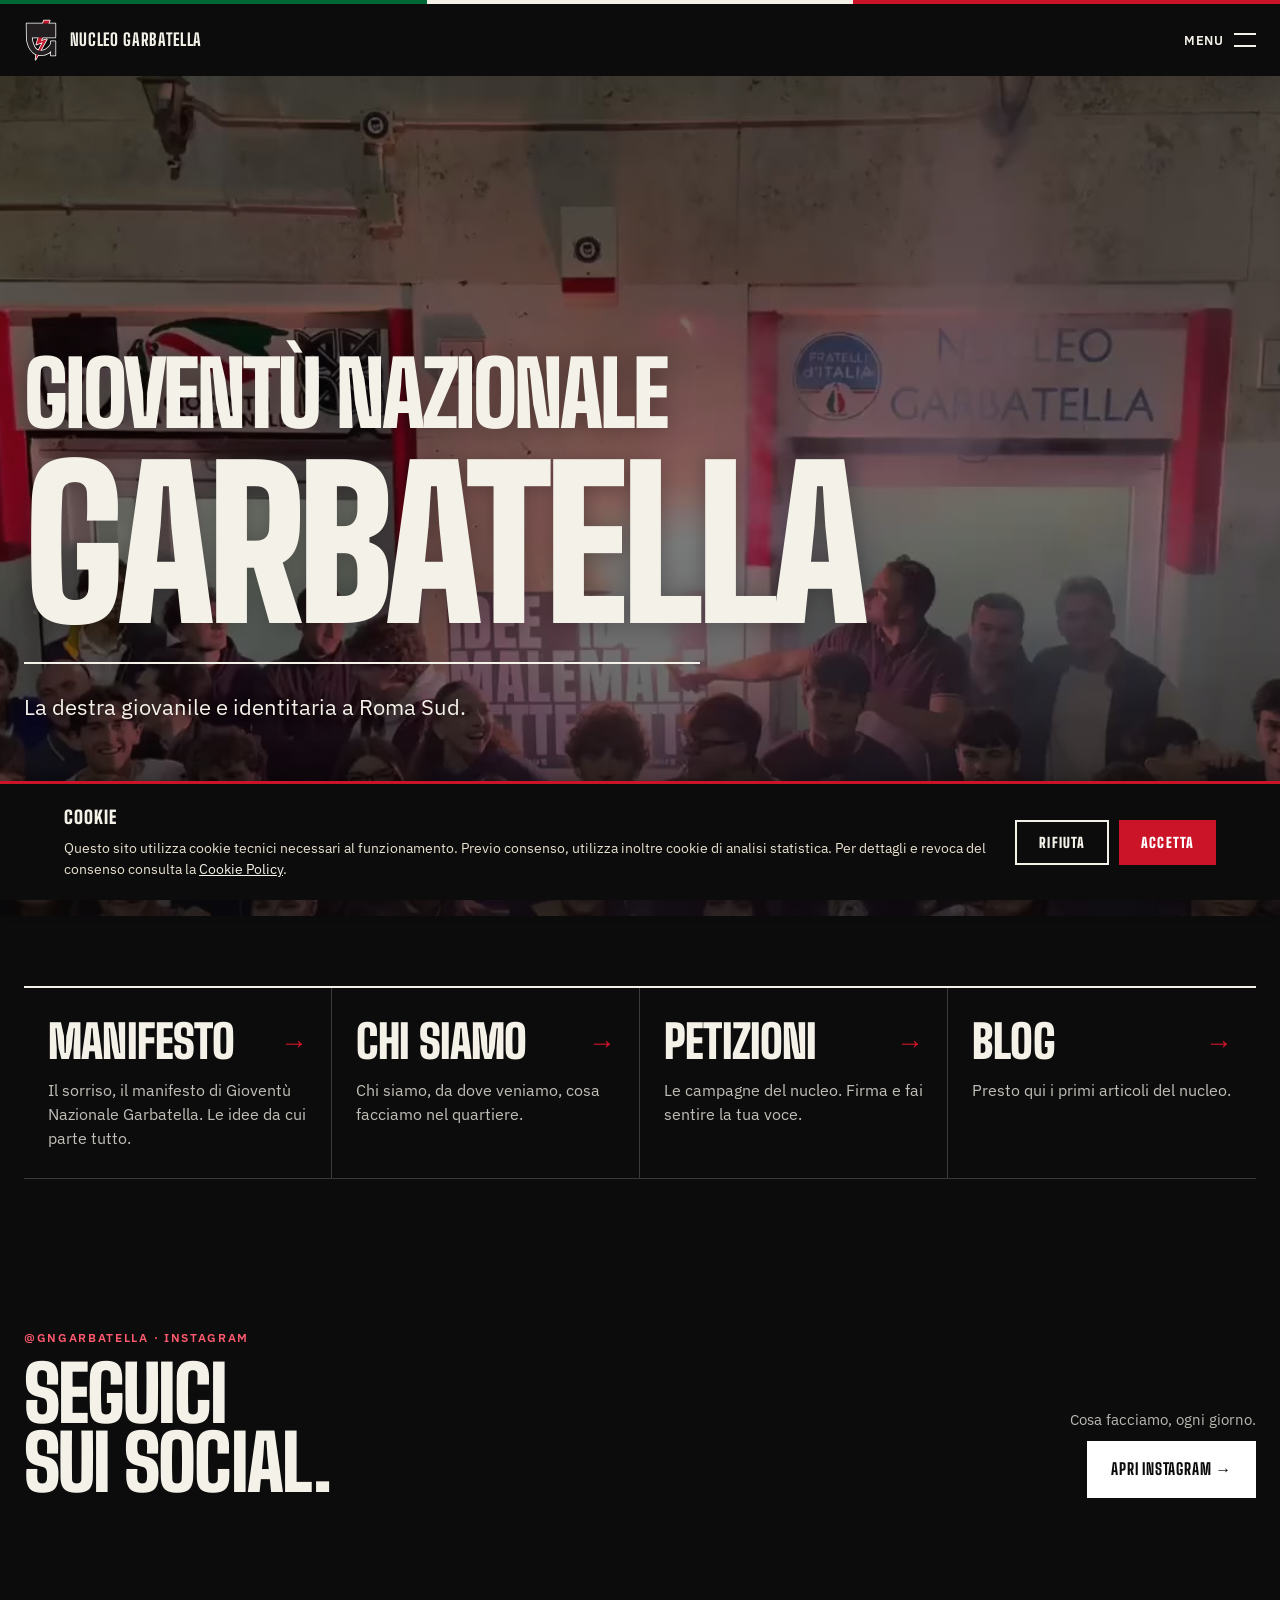
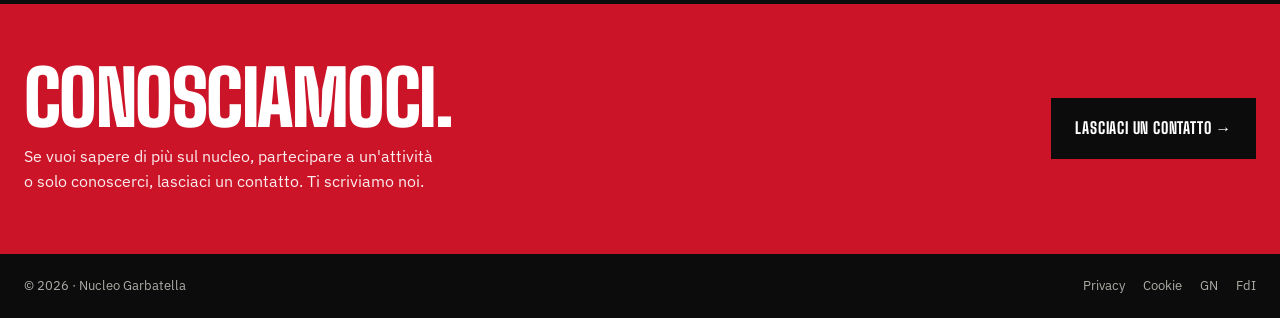
==== index.html @ aba72aea "Hero: fix eyebrow 'GIOVENTÙ NAZIONALE' — peso 900 (era 700), colore cream invece di rosso, dimension" ====
<!DOCTYPE html>
<html lang="it">
<head>
<meta charset="UTF-8" />
<meta name="viewport" content="width=device-width, initial-scale=1.0" />
<meta name="color-scheme" content="light only" />
<meta name="supported-color-schemes" content="light only" />
<meta name="theme-color" content="#0c0c0c" />
<title>Nucleo Garbatella · Gioventù Nazionale</title>
<meta name="description" content="Nucleo Garbatella di Gioventù Nazionale. Il movimento giovanile di Fratelli d'Italia nei Municipi VIII, IX e X di Roma." />
<link rel="preload" href="/fonts/bsd-900.woff2" as="font" type="font/woff2" crossorigin />
<link rel="preload" href="/fonts/ips-400.woff2" as="font" type="font/woff2" crossorigin />
<link rel="stylesheet" href="/fonts/fonts.css" />
<!-- Favicon e icone -->
<link rel="icon" type="image/x-icon" href="/favicon.ico" />
<link rel="icon" type="image/svg+xml" href="/favicon.svg" />
<link rel="icon" type="image/png" sizes="16x16" href="/favicon-16.png" />
<link rel="icon" type="image/png" sizes="32x32" href="/favicon-32.png" />
<link rel="icon" type="image/png" sizes="48x48" href="/favicon-48.png" />
<link rel="icon" type="image/png" sizes="96x96" href="/favicon-96.png" />
<link rel="apple-touch-icon" sizes="180x180" href="/apple-touch-icon.png" />
<link rel="manifest" href="/site.webmanifest" />
<style>
  :root { color-scheme: light only; }
  html { color-scheme: light; background-color: #f4f1e8; }

  * { margin: 0; padding: 0; box-sizing: border-box; }
  html { scroll-behavior: smooth; }
  body {
    background-color: #f4f1e8 !important;
    color: #0c0c0c;
    font-family: "IBM Plex Sans", system-ui, sans-serif;
    font-size: 16px;
    line-height: 1.55;
    -webkit-font-smoothing: antialiased;
    overflow-x: hidden;
    forced-color-adjust: none;
  }
  body.menu-open { overflow: hidden; }

  .container { max-width: 1280px; margin: 0 auto; padding: 0 24px; }
  @media (max-width: 720px) { .container { padding: 0 20px; } }

  /* TRICOLORE */
  .stripe { height: 4px; display: flex; }
  .stripe span { flex: 1; display: block; }
  .stripe .g { background: #006837; }
  .stripe .w { background: #f4f1e8; }
  .stripe .r { background: #cc1429; }

  /* HEADER */
  header.bar {
    background-color: #0c0c0c;
    color: #f4f1e8;
    position: sticky;
    top: 0;
    z-index: 80;
  }
  .bar-inner {
    display: flex;
    justify-content: space-between;
    align-items: center;
    height: 72px;
    padding: 0 24px;
    max-width: 1280px;
    margin: 0 auto;
  }
  @media (max-width: 720px) { .bar-inner { padding: 0 20px; height: 64px; } }
  .bar-brand {
    display: flex;
    align-items: center;
    gap: 12px;
    text-decoration: none;
    color: #f4f1e8;
    font-family: "Big Shoulders Display", sans-serif;
    font-weight: 800;
    font-size: 17px;
    letter-spacing: 0.04em;
    text-transform: uppercase;
  }
  .bar-logo {
    height: 44px;
    width: auto;
    flex-shrink: 0;
    display: block;
  }
  @media (max-width: 720px) {
    .bar-brand { font-size: 15px; gap: 10px; }
    .bar-logo { height: 36px; }
  }

  .hamburger {
    background: transparent;
    border: none;
    color: #f4f1e8;
    cursor: pointer;
    display: flex;
    align-items: center;
    gap: 10px;
    padding: 10px 0;
    font-family: "IBM Plex Sans", sans-serif;
    font-weight: 600;
    font-size: 13px;
    letter-spacing: 0.06em;
    text-transform: uppercase;
  }
  .hamburger-icon { width: 22px; height: 14px; position: relative; display: inline-block; }
  .hamburger-icon span {
    position: absolute;
    left: 0;
    width: 100%;
    height: 2px;
    background: #f4f1e8;
    transition: transform 0.25s ease, opacity 0.2s ease, top 0.25s ease;
  }
  .hamburger-icon span:nth-child(1) { top: 0; }
  .hamburger-icon span:nth-child(2) { top: calc(100% - 2px); }
  .hamburger[aria-expanded="true"] .hamburger-icon span:nth-child(1) {
    top: 50%; transform: translateY(-50%) rotate(45deg);
  }
  .hamburger[aria-expanded="true"] .hamburger-icon span:nth-child(2) {
    top: 50%; transform: translateY(-50%) rotate(-45deg);
  }
  @media (max-width: 480px) { .hamburger-label { display: none; } }

  /* MENU OVERLAY */
  .menu {
    position: fixed;
    inset: 0;
    background: #0c0c0c;
    color: #f4f1e8;
    z-index: 200;
    display: flex;
    flex-direction: column;
    padding: 24px;
    overflow-y: auto;
    transform: translateY(-100%);
    transition: transform 0.35s ease;
    visibility: hidden;
  }
  .menu[aria-hidden="false"] {
    transform: translateY(0);
    visibility: visible;
  }
  .menu-top {
    display: flex;
    justify-content: space-between;
    align-items: center;
    padding-bottom: 14px;
    border-bottom: 1px solid rgba(244,241,232,0.18);
  }
  .menu-brand {
    color: #f4f1e8;
    text-decoration: none;
    font-family: "Big Shoulders Display", sans-serif;
    font-weight: 800;
    font-size: 16px;
    letter-spacing: 0.04em;
    text-transform: uppercase;
    display: flex; align-items: center; gap: 10px;
  }
  .menu-close {
    background: transparent;
    border: none;
    color: #f4f1e8;
    cursor: pointer;
    font-family: "IBM Plex Sans", sans-serif;
    font-weight: 600;
    font-size: 13px;
    letter-spacing: 0.06em;
    text-transform: uppercase;
    display: flex; align-items: center; gap: 10px;
  }
  .menu-close-icon { width: 18px; height: 18px; position: relative; display: inline-block; }
  .menu-close-icon::before, .menu-close-icon::after {
    content: ""; position: absolute; top: 50%; left: 0;
    width: 100%; height: 2px; background: #f4f1e8;
  }
  .menu-close-icon::before { transform: rotate(45deg); }
  .menu-close-icon::after { transform: rotate(-45deg); }

  .menu-nav {
    flex: 1;
    display: flex;
    flex-direction: column;
    margin: auto 0;
    padding: 24px 0;
  }
  .menu-link {
    display: block;
    text-decoration: none;
    color: #f4f1e8;
    font-family: "Big Shoulders Display", sans-serif;
    font-weight: 900;
    font-size: clamp(44px, 10vw, 96px);
    line-height: 1.1;
    letter-spacing: -0.025em;
    text-transform: uppercase;
    padding: 10px 0;
    border-bottom: 1px solid rgba(244,241,232,0.12);
    flex-shrink: 0;
  }
  .menu-link:last-child { border-bottom: none; }
  .menu-link.active { color: #cc1429; }

  .menu-foot {
    display: flex;
    justify-content: space-between;
    align-items: center;
    padding-top: 18px;
    border-top: 1px solid rgba(244,241,232,0.18);
    gap: 16px;
    flex-wrap: wrap;
  }
  .menu-meta {
    font-size: 13px;
    color: rgba(244,241,232,0.75);
    line-height: 1.5;
  }
  .menu-cta {
    display: inline-flex;
    align-items: center;
    gap: 10px;
    background: #cc1429;
    color: #fff;
    text-decoration: none;
    padding: 14px 22px;
    font-family: "Big Shoulders Display", sans-serif;
    font-weight: 800;
    font-size: 15px;
    letter-spacing: 0.05em;
    text-transform: uppercase;
  }

  /* PAGES */
  .page { display: none; }
  .page.active { display: block; }

  /* ===== HOME HERO ===== */
  /* ===== HOME HERO — video di sfondo con overlay scuro ===== */
  .home-hero {
    position: relative;
    overflow: hidden;
    background-color: #0c0c0c;
    min-height: calc(100vh - 56px - 4px);
    padding: 40px 0 60px;
    display: flex;
    align-items: center;
  }
  @media (max-width: 720px) {
    .home-hero {
      /* Su mobile riduciamo l'altezza per evitare grande vuoto sotto il testo.
         Usiamo dvh (dynamic viewport height) per evitare il bug Safari iOS della barra URL. */
      min-height: 70dvh;
      min-height: 70vh; /* fallback per browser senza dvh */
      padding: 30px 0 44px;
    }
  }

  .hero-video {
    display: block;
    position: absolute;
    top: 0; left: 0; right: 0; bottom: 0;
    width: 100%;
    height: 100%;
    object-fit: cover;
    object-position: center;
    z-index: 0;
    pointer-events: none;
  }

  /* Nasconde i controlli nativi iOS Safari quando autoplay viene bloccato */
  .hero-video::-webkit-media-controls,
  .hero-video::-webkit-media-controls-start-playback-button,
  .hero-video::-webkit-media-controls-panel {
    display: none !important;
    -webkit-appearance: none !important;
  }

  /* Overlay scuro sopra al video per leggibilità del testo */
  .home-hero::after {
    content: "";
    position: absolute;
    inset: 0;
    background: linear-gradient(
      to bottom,
      rgba(12, 12, 12, 0.55) 0%,
      rgba(12, 12, 12, 0.45) 50%,
      rgba(12, 12, 12, 0.7) 100%
    );
    z-index: 1;
    pointer-events: none;
  }

  .hero-inner {
    position: relative;
    z-index: 2;
    width: 100%;
    max-width: 1280px;
    margin: 0 auto;
    padding: 0 24px;
  }
  @media (max-width: 720px) { .hero-inner { padding: 0 20px; } }

  .hero-context {
    font-size: 13px;
    line-height: 1.4;
    color: rgba(244, 241, 232, 0.85);
    margin: 0;
  }

  .hero-main {
    padding-top: 100px;
  }
  @media (max-width: 720px) { .hero-main { padding-top: 24px; } }

  .hero-content-left {
    max-width: 720px;
  }

  .hero-title {
    font-family: "Big Shoulders Display", sans-serif;
    font-weight: 900;
    font-size: clamp(64px, 16vw, 240px);
    line-height: 0.84;
    letter-spacing: -0.035em;
    text-transform: uppercase;
    color: #f4f1e8;
    margin-bottom: 32px;
    text-shadow: 0 2px 24px rgba(0, 0, 0, 0.3);
  }
  .hero-title-eyebrow {
    display: block;
    font-size: clamp(28px, 7vw, 96px);
    font-weight: 900;
    letter-spacing: -0.035em;
    color: #f4f1e8;
    line-height: 1;
    margin-bottom: clamp(8px, 1.5vw, 20px);
  }
  .hero-title-main {
    display: block;
  }

  .hero-tagline {
    font-family: "IBM Plex Sans", sans-serif;
    font-weight: 400;
    font-size: clamp(17px, 2.2vw, 22px);
    line-height: 1.5;
    color: #f4f1e8;
    max-width: 52ch;
    padding-top: 26px;
    border-top: 2px solid #f4f1e8;
    margin: 0;
    text-shadow: 0 1px 12px rgba(0, 0, 0, 0.4);
  }
  .hero-tagline strong { font-weight: 600; }

  /* Riduzione movimento: utenti con prefers-reduced-motion vedono solo poster, niente video */
  @media (prefers-reduced-motion: reduce) {
    .hero-video {
      display: none;
    }
    .home-hero {
      background-image: var(--hero-poster, none);
      background-size: cover;
      background-position: center;
    }
  }

  /* BUTTONS */
  .btn-primary {
    display: inline-flex;
    align-items: center;
    gap: 12px;
    background: #cc1429;
    color: #fff;
    text-decoration: none;
    padding: 16px 22px;
    font-family: "Big Shoulders Display", sans-serif;
    font-weight: 800;
    font-size: 16px;
    letter-spacing: 0.05em;
    text-transform: uppercase;
    border: 2px solid #cc1429;
  }
  .btn-primary:hover, .btn-primary:active { background: #a40f20; border-color: #a40f20; }
  .btn-secondary {
    display: inline-flex;
    align-items: center;
    gap: 10px;
    background: transparent;
    color: #0c0c0c;
    text-decoration: none;
    padding: 14px 20px;
    font-family: "Big Shoulders Display", sans-serif;
    font-weight: 700;
    font-size: 14px;
    letter-spacing: 0.05em;
    text-transform: uppercase;
    border: 2px solid #0c0c0c;
  }
  .btn-secondary:hover { background: #0c0c0c; color: #f4f1e8; }

  /* ===== HOME CARDS ===== */
  .home-cards {
    background-color: #0c0c0c;
    color: #f4f1e8;
    padding: 70px 0;
  }
  @media (max-width: 720px) { .home-cards { padding: 50px 0; } }

  .cards-grid {
    display: grid;
    grid-template-columns: repeat(4, 1fr);
    border-top: 2px solid #f4f1e8;
  }
  @media (max-width: 960px) { .cards-grid { grid-template-columns: repeat(2, 1fr); } }
  @media (max-width: 720px) { .cards-grid { grid-template-columns: 1fr; } }

  .card {
    display: block;
    text-decoration: none;
    color: #f4f1e8;
    padding: 32px 24px 28px;
    border-bottom: 1px solid rgba(244,241,232,0.2);
    border-right: 1px solid rgba(244,241,232,0.2);
  }
  .card:last-child { border-right: none; }
  @media (max-width: 960px) and (min-width: 721px) {
    .card:nth-child(2n) { border-right: none; }
    .card:nth-last-child(-n+2) { border-bottom: none; }
  }
  @media (max-width: 720px) {
    .card { padding: 28px 0; border-right: none; }
    .card:last-child { border-bottom: none; }
  }
  .card:hover { background: rgba(204,20,41,0.12); }

  .card-title {
    font-family: "Big Shoulders Display", sans-serif;
    font-weight: 900;
    font-size: clamp(32px, 4.2vw, 46px);
    line-height: 0.95;
    text-transform: uppercase;
    letter-spacing: -0.018em;
    color: #f4f1e8;
    margin-bottom: 14px;
    display: flex;
    align-items: center;
    justify-content: space-between;
    gap: 12px;
  }
  .card-title .arrow {
    font-size: 0.6em;
    color: #cc1429;
    flex-shrink: 0;
  }
  .card-desc {
    font-size: 15.5px;
    line-height: 1.55;
    color: rgba(244,241,232,0.78);
  }

  /* ===== ISCRIVITI CTA ===== */
  .iscriviti-cta { background-color: #cc1429; color: #fff; padding: 60px 0; }
  @media (max-width: 720px) { .iscriviti-cta { padding: 46px 0; } }
  .iscriviti-cta .container {
    display: grid;
    grid-template-columns: 1.4fr 1fr;
    gap: 36px;
    align-items: center;
  }
  @media (max-width: 720px) {
    .iscriviti-cta .container { grid-template-columns: 1fr; gap: 24px; }
  }
  .iscriviti-cta h3 {
    font-family: "Big Shoulders Display", sans-serif;
    font-weight: 900;
    font-size: clamp(40px, 6.5vw, 76px);
    line-height: 0.9;
    text-transform: uppercase;
    letter-spacing: -0.02em;
    color: #fff;
    margin-bottom: 12px;
  }
  .iscriviti-cta p { font-size: 16px; line-height: 1.55; color: rgba(255,255,255,0.92); max-width: 42ch; }
  .iscriviti-cta .btn-primary {
    background: #0c0c0c;
    border-color: #0c0c0c;
    color: #fff;
    justify-self: end;
  }
  .iscriviti-cta .btn-primary:hover { background: #fff; color: #0c0c0c; border-color: #fff; }
  @media (max-width: 720px) { .iscriviti-cta .btn-primary { justify-self: start; } }

  /* ===== INNER PAGE HERO ===== */
  .page-hero {
    background-color: #f4f1e8;
    border-bottom: 2px solid #0c0c0c;
    padding: 70px 0 50px;
  }
  @media (max-width: 720px) { .page-hero { padding: 44px 0 36px; } }
  .page-hero h1 {
    font-family: "Big Shoulders Display", sans-serif;
    font-weight: 900;
    font-size: clamp(56px, 11vw, 160px);
    line-height: 0.85;
    letter-spacing: -0.03em;
    text-transform: uppercase;
    color: #0c0c0c;
    margin-bottom: 24px;
  }
  .page-hero p.lead {
    font-family: "Big Shoulders Display", sans-serif;
    font-weight: 700;
    font-size: clamp(20px, 2.6vw, 28px);
    line-height: 1.15;
    text-transform: uppercase;
    color: #0c0c0c;
    max-width: 32ch;
    padding-top: 20px;
    border-top: 2px solid #0c0c0c;
  }
  .page-hero p.lead span { color: #cc1429; }

  /* MANIFESTO */
  .manifesto-section { padding: 60px 0; background-color: #f4f1e8; }
  @media (max-width: 720px) { .manifesto-section { padding: 44px 0; } }
  .manifesto-intro {
    font-size: 18px;
    line-height: 1.55;
    max-width: 62ch;
    margin-bottom: 48px;
    color: #2a2a2a;
  }
  .manifesto-intro strong { color: #0c0c0c; font-weight: 600; }

  .points-list { border-top: 2px solid #0c0c0c; }
  .point-row {
    display: grid;
    grid-template-columns: 80px 1fr;
    gap: 24px;
    padding: 30px 0;
    border-bottom: 1px solid rgba(12,12,12,0.15);
    align-items: start;
  }
  @media (max-width: 720px) {
    .point-row { grid-template-columns: 1fr; gap: 10px; padding: 26px 0; }
  }
  .point-row .num {
    font-family: "Big Shoulders Display", sans-serif;
    font-weight: 900;
    font-size: 44px;
    line-height: 1;
    color: #cc1429;
    letter-spacing: -0.02em;
  }
  @media (max-width: 720px) { .point-row .num { font-size: 26px; } }
  .point-row h3 {
    font-family: "Big Shoulders Display", sans-serif;
    font-weight: 900;
    font-size: clamp(26px, 3.6vw, 38px);
    line-height: 0.95;
    text-transform: uppercase;
    letter-spacing: -0.015em;
    margin-bottom: 10px;
    color: #0c0c0c;
  }
  .point-row p { font-size: 16px; line-height: 1.6; color: #2a2a2a; max-width: 60ch; }

  /* CHI SIAMO */
  .chi-section { padding: 0 0 60px; background-color: #0c0c0c; color: #f4f1e8; }
  @media (max-width: 720px) { .chi-section { padding-bottom: 44px; } }
  .chi-section .page-hero {
    background-color: #0c0c0c;
    border-bottom: none;
    padding-bottom: 30px;
  }
  .chi-section .page-hero h1 { color: #f4f1e8; }
  .chi-section .page-hero p.lead { color: #f4f1e8; border-top-color: #f4f1e8; }

  .chi-grid {
    display: grid;
    grid-template-columns: 1.4fr 1fr;
    gap: 44px;
    border-top: 2px solid #f4f1e8;
    padding-top: 44px;
  }
  @media (max-width: 880px) { .chi-grid { grid-template-columns: 1fr; gap: 30px; } }
  .chi-body p { font-size: 16.5px; line-height: 1.6; margin-bottom: 16px; color: rgba(244,241,232,0.9); }
  .chi-body p:first-child {
    font-family: "Big Shoulders Display", sans-serif;
    font-weight: 700;
    font-size: clamp(24px, 3vw, 32px);
    line-height: 1.1;
    text-transform: uppercase;
    color: #f4f1e8;
    margin-bottom: 22px;
  }
  .chi-body strong { color: #fff; }

  .chi-facts { border: 2px solid rgba(244,241,232,0.25); }
  .fact {
    display: grid;
    grid-template-columns: 1fr auto;
    align-items: baseline;
    padding: 16px 18px;
    border-bottom: 1px solid rgba(244,241,232,0.12);

    gap: 12px;
  }
  .fact:last-child { border-bottom: none; }
  .fact-label {
    font-size: 13px;
    font-weight: 500;
    color: rgba(244,241,232,0.7);
  }
  .fact-value {
    font-family: "Big Shoulders Display", sans-serif;
    font-weight: 800;
    font-size: 24px;
    letter-spacing: -0.01em;
    color: #f4f1e8;
    text-transform: uppercase;
  }
  .fact-value.red { color: #ff5a6e; }

  /* BLOG */
  .blog-section { padding: 50px 0 60px; background-color: #f4f1e8; }
  @media (max-width: 720px) { .blog-section { padding: 36px 0 44px; } }

  .blog-filters {
    display: flex;
    border-top: 2px solid #0c0c0c;
    border-bottom: 1px solid rgba(12,12,12,0.15);
    overflow-x: auto;
  }
  .blog-filter {
    padding: 13px 18px;
    font-family: "IBM Plex Sans", sans-serif;
    font-weight: 600;
    font-size: 13px;
    letter-spacing: 0.04em;
    color: #2a2a2a;
    text-decoration: none;
    border-right: 1px solid rgba(12,12,12,0.15);
    white-space: nowrap;
    cursor: pointer;
  }
  .blog-filter:last-child { border-right: none; }
  .blog-filter.active { background: #0c0c0c; color: #f4f1e8; }

  .blog-list { border-bottom: 2px solid #0c0c0c; }
  .blog-article {
    display: grid;
    grid-template-columns: 140px 1fr auto;
    gap: 28px;
    padding: 28px 0;
    border-bottom: 1px solid rgba(12,12,12,0.15);
    align-items: start;
    text-decoration: none;
    color: inherit;
  }
  .blog-article:hover { background: rgba(204,20,41,0.06); }
  .blog-article:last-child { border-bottom: none; }
  @media (max-width: 720px) {
    .blog-article { grid-template-columns: 1fr; gap: 10px; padding: 24px 0; }
  }
  .blog-cat {
    font-size: 13px;
    font-weight: 600;
    color: #cc1429;
  }
  .blog-title {
    font-family: "Big Shoulders Display", sans-serif;
    font-weight: 800;
    font-size: clamp(22px, 2.8vw, 30px);
    line-height: 1.05;
    text-transform: uppercase;
    letter-spacing: -0.012em;
    color: #0c0c0c;
    margin-bottom: 8px;
  }
  .blog-desc { font-size: 15px; line-height: 1.55; color: #2a2a2a; max-width: 60ch; }
  .blog-arrow {
    font-family: "Big Shoulders Display", sans-serif;
    font-weight: 800;
    font-size: 22px;
    color: #cc1429;
    align-self: center;
  }
  @media (max-width: 720px) { .blog-arrow { display: none; } }

  /* ===== MANIFESTO "IL SORRISO" — LAYOUT TIPOGRAFICO ===== */
  .manifesto-document {
    max-width: 760px;
    margin: 0 auto 0 0;
    padding: 20px 0 40px;
  }

  .manifesto-epigraph {
    display: grid;
    gap: 24px;
    padding: 30px 0 26px;
    border-top: 2px solid #0c0c0c;
    border-bottom: 1px solid rgba(12,12,12,0.15);
  }
  .manifesto-epigraph.open {
    grid-template-columns: 70px 1fr;
    margin-bottom: 44px;
  }
  .manifesto-epigraph.close {
    grid-template-columns: 1fr 70px;
    margin-top: 52px;
    border-top: 1px solid rgba(12,12,12,0.15);
    border-bottom: 2px solid #0c0c0c;
  }
  .manifesto-epigraph .epigraph-mark {
    font-family: Georgia, "Times New Roman", serif;
    font-weight: 400;
    font-size: 120px;
    line-height: 0.7;
    color: #cc1429;
    user-select: none;
    display: block;
  }
  .manifesto-epigraph.open .epigraph-mark {
    align-self: start;
    padding-top: 12px;
  }
  .manifesto-epigraph.close .epigraph-mark {
    align-self: end;
    text-align: right;
    padding-bottom: 0;
    transform: translateY(15px);
  }
  .manifesto-epigraph p {
    font-family: "IBM Plex Sans", sans-serif;
    font-style: italic;
    font-weight: 400;
    font-size: 19px;
    line-height: 1.55;
    color: #0c0c0c;
    margin: 0;
    align-self: center;
  }

  .manifesto-body p {
    font-family: "IBM Plex Sans", sans-serif;
    font-weight: 400;
    font-size: 16.5px;
    line-height: 1.75;
    color: #0c0c0c;
    margin-bottom: 22px;
    text-align: left;
  }
  .manifesto-body p:last-child { margin-bottom: 0; }
  .manifesto-body p strong { font-weight: 600; }

  @media (max-width: 640px) {
    .manifesto-epigraph.open,
    .manifesto-epigraph.close {
      grid-template-columns: 1fr;
      gap: 10px;
    }
    .manifesto-epigraph .epigraph-mark {
      font-size: 80px;
      line-height: 0.6;
      padding: 0 !important;
      transform: none !important;
    }
    .manifesto-epigraph.close .epigraph-mark {
      text-align: right;
      margin-top: 8px;
    }
    .manifesto-epigraph p {
      font-size: 17px;
    }
    .manifesto-body p {
      font-size: 16px;
      line-height: 1.7;
    }
  }

  /* ===== SCAFFOLD SECTIONS (per popolare con contenuto reale) ===== */

  .scaffold-section { padding: 56px 0; background-color: #f4f1e8; border-top: 1px solid rgba(12,12,12,0.12); }
  @media (max-width: 720px) { .scaffold-section { padding: 40px 0; } }
  .scaffold-section.dark {
    background-color: #0c0c0c;
    color: #f4f1e8;
    border-top: none;
  }

  .scaffold-head {
    margin-bottom: 32px;
  }
  .scaffold-title {
    font-family: "Big Shoulders Display", sans-serif;
    font-weight: 900;
    font-size: clamp(32px, 4.5vw, 52px);
    line-height: 0.95;
    text-transform: uppercase;
    letter-spacing: -0.018em;
    color: #0c0c0c;
    margin-bottom: 14px;
  }
  .scaffold-section.dark .scaffold-title { color: #f4f1e8; }
  .scaffold-intro {
    font-size: 16.5px;
    line-height: 1.6;
    color: #2a2a2a;
    max-width: 62ch;
  }
  .scaffold-section.dark .scaffold-intro { color: rgba(244,241,232,0.85); }
  .scaffold-placeholder {
    color: #888;
    font-style: italic;
  }
  .scaffold-section.dark .scaffold-placeholder { color: rgba(244,241,232,0.55); }

  /* Coordinamento / people grid */
  .people-grid {
    display: grid;
    grid-template-columns: repeat(4, 1fr);
    gap: 0;
    border-top: 2px solid #0c0c0c;
    margin-top: 24px;
  }
  @media (max-width: 880px) { .people-grid { grid-template-columns: repeat(2, 1fr); } }
  @media (max-width: 480px) { .people-grid { grid-template-columns: 1fr; } }
  .person-card {
    padding: 24px 20px 24px 0;
    border-bottom: 1px solid rgba(12,12,12,0.15);
    border-right: 1px solid rgba(12,12,12,0.15);
  }
  .person-card:nth-child(2n) { padding-left: 20px; padding-right: 0; }
  @media (max-width: 880px) {
    .person-card { padding: 20px 16px 20px 0 !important; }
    .person-card:nth-child(2n) { padding-left: 16px !important; padding-right: 0 !important; border-right: none; }
  }
  @media (max-width: 480px) {
    .person-card { padding: 18px 0 !important; border-right: none; }
  }
  .person-avatar {
    width: 56px;
    height: 56px;
    background: rgba(12,12,12,0.08);
    border-radius: 50%;
    margin-bottom: 14px;
    display: flex;
    align-items: center;
    justify-content: center;
    font-family: "Big Shoulders Display", sans-serif;
    font-weight: 800;
    font-size: 22px;
    color: #888;
  }
  .person-name {
    font-family: "Big Shoulders Display", sans-serif;
    font-weight: 800;
    font-size: 20px;
    text-transform: uppercase;
    letter-spacing: -0.005em;
    color: #0c0c0c;
    margin-bottom: 4px;
  }
  .person-role {
    font-size: 13px;
    color: #cc1429;
    font-weight: 500;
  }
  .person-bio {
    font-size: 14px;
    line-height: 1.5;
    color: #2a2a2a;
    margin-top: 8px;
  }

  /* Contact grid */
  .contact-grid {
    display: grid;
    grid-template-columns: repeat(3, 1fr);
    gap: 24px;
    margin-top: 24px;
    border-top: 2px solid #f4f1e8;
    padding-top: 24px;
  }
  @media (max-width: 720px) { .contact-grid { grid-template-columns: 1fr; gap: 20px; } }
  .contact-block h4 {
    font-family: "Big Shoulders Display", sans-serif;
    font-weight: 800;
    font-size: 16px;
    text-transform: uppercase;
    letter-spacing: 0.04em;
    color: #ff5a6e;
    margin-bottom: 10px;
  }
  .contact-block p {
    font-size: 15.5px;
    line-height: 1.55;
    color: rgba(244,241,232,0.9);
  }
  .contact-block a {
    color: #f4f1e8;
    text-decoration: underline;
    text-decoration-thickness: 1px;
    text-underline-offset: 3px;
  }

  /* Manifesto meta */
  .manifesto-meta-grid {
    display: grid;
    grid-template-columns: repeat(3, 1fr);
    border-top: 2px solid #0c0c0c;
    border-bottom: 2px solid #0c0c0c;
    margin-top: 24px;
  }
  @media (max-width: 720px) { .manifesto-meta-grid { grid-template-columns: 1fr; } }
  .manifesto-meta-cell {
    padding: 18px 20px;
    border-right: 1px solid rgba(12,12,12,0.15);
  }
  .manifesto-meta-cell:last-child { border-right: none; }
  @media (max-width: 720px) {
    .manifesto-meta-cell { padding: 14px 0; border-right: none; border-bottom: 1px solid rgba(12,12,12,0.15); }
    .manifesto-meta-cell:last-child { border-bottom: none; }
  }
  .manifesto-meta-cell h4 {
    font-size: 12px;
    font-weight: 600;
    letter-spacing: 0.08em;
    text-transform: uppercase;
    color: #cc1429;
    margin-bottom: 6px;
  }
  .manifesto-meta-cell p {
    font-family: "Big Shoulders Display", sans-serif;
    font-weight: 800;
    font-size: 20px;
    color: #0c0c0c;
    text-transform: uppercase;
    letter-spacing: -0.005em;
  }
  .manifesto-meta-note {
    font-size: 14.5px;
    line-height: 1.6;
    color: #2a2a2a;
    margin-top: 24px;
    max-width: 70ch;
  }

  /* Blog featured */
  .blog-featured-section {
    padding: 36px 0 28px;
    background-color: #f4f1e8;
    border-bottom: 2px solid #0c0c0c;
  }
  .featured-label {
    display: inline-block;
    padding: 4px 10px;
    background: #cc1429;
    color: #fff;
    font-size: 11px;
    font-weight: 700;
    letter-spacing: 0.12em;
    text-transform: uppercase;
    margin-bottom: 18px;
  }
  .featured-article {
    display: grid;
    grid-template-columns: 1.5fr 1fr;
    gap: 36px;
    text-decoration: none;
    color: inherit;
    align-items: start;
    padding: 24px 0;
    border-top: 2px solid #0c0c0c;
  }
  @media (max-width: 720px) { .featured-article { grid-template-columns: 1fr; gap: 16px; } }
  .featured-meta {
    display: flex;
    gap: 16px;
    margin-bottom: 12px;
    font-size: 13px;
    font-weight: 600;
  }
  .featured-meta .blog-cat { color: #cc1429; }
  .featured-meta .blog-status { color: #2a2a2a; }
  .featured-title {
    font-family: "Big Shoulders Display", sans-serif;
    font-weight: 900;
    font-size: clamp(32px, 4.5vw, 52px);
    line-height: 0.95;
    text-transform: uppercase;
    letter-spacing: -0.018em;
    color: #0c0c0c;
    margin-bottom: 14px;
  }
  .featured-desc {
    font-size: 16px;
    line-height: 1.6;
    color: #2a2a2a;
    margin-bottom: 16px;
  }
  .featured-go {
    font-family: "Big Shoulders Display", sans-serif;
    font-weight: 700;
    font-size: 14px;
    text-transform: uppercase;
    letter-spacing: 0.08em;
    color: #cc1429;
  }

  /* Pubblica con noi */
  .submit-block {
    border: 2px dashed rgba(12,12,12,0.25);
    padding: 28px 24px;
    margin-top: 28px;
  }
  .submit-block h4 {
    font-family: "Big Shoulders Display", sans-serif;
    font-weight: 800;
    font-size: 24px;
    text-transform: uppercase;
    letter-spacing: -0.005em;
    margin-bottom: 10px;
    color: #0c0c0c;
  }
  .submit-block p {
    font-size: 15px;
    line-height: 1.6;
    color: #2a2a2a;
    margin-bottom: 8px;
  }
  .submit-block a { color: #cc1429; font-weight: 600; }

  /* ===== TESSERAMENTO FORM ===== */
  .form-section-page { padding: 50px 0 60px; background-color: #f4f1e8; }
  @media (max-width: 720px) { .form-section-page { padding: 36px 0 44px; } }
  .form-wrap {
    max-width: 760px;
    margin: 0;
  }
  .form-block {
    margin-bottom: 36px;
    padding-bottom: 36px;
    border-bottom: 1px solid rgba(12,12,12,0.15);
  }
  .form-block:last-of-type { border-bottom: none; padding-bottom: 0; }
  .form-block-head {
    font-family: "Big Shoulders Display", sans-serif;
    font-weight: 900;
    font-size: 26px;
    text-transform: uppercase;
    letter-spacing: -0.01em;
    color: #0c0c0c;
    margin-bottom: 6px;
  }
  .form-block-desc {
    font-size: 14.5px;
    color: #2a2a2a;
    margin-bottom: 22px;
    line-height: 1.5;
  }
  .form-row {
    display: grid;
    grid-template-columns: 1fr 1fr;
    gap: 16px;
    margin-bottom: 16px;
  }
  .form-row:last-child { margin-bottom: 0; }
  @media (max-width: 600px) { .form-row { grid-template-columns: 1fr; gap: 14px; } }
  .form-field { display: flex; flex-direction: column; gap: 6px; }
  .form-field.full { grid-column: 1 / -1; }
  .form-label {
    font-size: 13px;
    font-weight: 500;
    color: #0c0c0c;
  }
  .form-label .req { color: #cc1429; margin-left: 3px; }
  .form-input,
  .form-select,
  .form-textarea {
    background: #fff;
    border: 1.5px solid rgba(12,12,12,0.25);
    padding: 12px 14px;
    font-family: "IBM Plex Sans", sans-serif;
    font-size: 15px;
    color: #0c0c0c;
    border-radius: 0;
    transition: border-color 0.15s ease;
    width: 100%;
    height: 46px;
    line-height: 1.4;
  }
  .form-textarea { height: auto; min-height: 96px; resize: vertical; }
  .form-input:focus,
  .form-select:focus,
  .form-textarea:focus {
    outline: none;
    border-color: #cc1429;
  }

  /* Select stile custom */
  .form-select {
    appearance: none;
    -webkit-appearance: none;
    -moz-appearance: none;
    padding-right: 42px;
    cursor: pointer;
    background-image: url("data:image/svg+xml;charset=utf-8,%3Csvg xmlns='http://www.w3.org/2000/svg' viewBox='0 0 14 9'%3E%3Cpath d='M1 1l6 6 6-6' fill='none' stroke='%230c0c0c' stroke-width='2'/%3E%3C/svg%3E");
    background-repeat: no-repeat;
    background-position: right 16px center;
    background-size: 12px 8px;
  }

  /* Date come 3 select (Giorno/Mese/Anno) in stile sito */
  .date-selects {
    display: grid;
    grid-template-columns: 1fr 1.5fr 1fr;
    gap: 8px;
  }
  @media (max-width: 380px) {
    .date-selects { grid-template-columns: 1fr; gap: 6px; }
  }

  .form-input:invalid:not(:placeholder-shown),
  .form-select:invalid {
    border-color: rgba(204,20,41,0.4);
  }
  .form-help {
    font-size: 12px;
    color: #6a6a6a;
    margin-top: 4px;
  }

  /* === Articolazione block === */
  .form-articolazione-intro {
    background: #fff;
    border-left: 3px solid #cc1429;
    padding: 14px 18px;
    margin-bottom: 16px;
    font-size: 15px;
    line-height: 1.55;
    color: #0c0c0c;
  }
  .form-articolazione-intro strong { font-weight: 600; }
  .form-articolazione-intro .obbligatorio {
    display: inline-block;
    background: #0c0c0c;
    color: #f4f1e8;
    font-size: 10.5px;
    font-weight: 600;
    letter-spacing: 0.08em;
    text-transform: uppercase;
    padding: 2px 7px;
    margin-left: 6px;
    vertical-align: middle;
  }

  .form-articolazione-options {
    display: flex;
    flex-direction: column;
    gap: 0;
    border-top: 1px solid rgba(12,12,12,0.15);
  }
  .form-articolazione-option {
    border-bottom: 1px solid rgba(12,12,12,0.15);
  }
  .form-articolazione-option .opt-toggle {
    display: flex;
    align-items: flex-start;
    gap: 12px;
    padding: 14px 0;
    cursor: pointer;
    font-size: 15px;
    line-height: 1.5;
    color: #0c0c0c;
  }
  .form-articolazione-option .opt-toggle input[type="checkbox"] {
    width: 18px; height: 18px;
    margin-top: 3px;
    accent-color: #cc1429;
    flex-shrink: 0;
    cursor: pointer;
  }
  .form-articolazione-option .opt-toggle strong { font-weight: 600; }
  .form-articolazione-option .opt-toggle .opt-note {
    display: block;
    font-size: 13px;
    color: #6a6a6a;
    margin-top: 2px;
  }

  /* Conditional fields */
  .form-conditional {
    display: none;
    background: rgba(12,12,12,0.04);
    padding: 16px 18px;
    margin-bottom: 14px;
    border-left: 2px solid #cc1429;
  }
  .form-conditional.show { display: block; }
  .form-conditional .form-row { margin-bottom: 0; }

  /* Pulsante calcola CF */
  .cf-input-wrap {
    display: flex;
    gap: 8px;
    align-items: stretch;
  }
  .cf-input-wrap .form-input { flex: 1; min-width: 0; }
  .cf-calc-btn {
    background: #0c0c0c;
    color: #f4f1e8;
    border: 1.5px solid #0c0c0c;
    padding: 0 16px;
    font-family: "Big Shoulders Display", sans-serif;
    font-weight: 700;
    font-size: 13px;
    letter-spacing: 0.06em;
    text-transform: uppercase;
    cursor: pointer;
    white-space: nowrap;
    transition: background 0.15s ease;
    height: 46px;
    flex-shrink: 0;
  }
  .cf-calc-btn:hover { background: #cc1429; border-color: #cc1429; }
  .cf-calc-btn:disabled { opacity: 0.5; cursor: not-allowed; }
  @media (max-width: 480px) {
    .cf-input-wrap { flex-direction: column; }
    .cf-calc-btn { width: 100%; height: 44px; }
  }
  .cf-feedback {
    margin-top: 6px;
    font-size: 12.5px;
    line-height: 1.4;
  }
  .cf-feedback.error { color: #cc1429; }
  .cf-feedback.success { color: #006837; }

  .form-radio-group {
    display: flex;
    gap: 22px;
    flex-wrap: wrap;
    padding-top: 4px;
  }
  .form-radio-item {
    display: inline-flex;
    align-items: center;
    gap: 8px;
    cursor: pointer;
    font-size: 14.5px;
    color: #0c0c0c;
  }
  .form-radio-item input[type="radio"] {
    width: 18px; height: 18px;
    accent-color: #cc1429;
    flex-shrink: 0;
  }

  .form-consents { display: flex; flex-direction: column; gap: 14px; }
  .form-checkbox {
    display: flex;
    align-items: flex-start;
    gap: 12px;
    cursor: pointer;
    font-size: 14px;
    line-height: 1.5;
    color: #2a2a2a;
  }
  .form-checkbox input[type="checkbox"] {
    width: 18px; height: 18px;
    margin-top: 2px;
    accent-color: #cc1429;
    flex-shrink: 0;
    cursor: pointer;
  }
  .form-checkbox.required-c { color: #0c0c0c; }

  .form-submit-row {
    display: flex;
    align-items: center;
    gap: 16px;
    flex-wrap: wrap;
    margin-top: 28px;
  }
  .form-submit {
    display: inline-flex;
    align-items: center;
    gap: 14px;
    background: #cc1429;
    color: #fff;
    border: 2px solid #cc1429;
    padding: 17px 26px;
    font-family: "Big Shoulders Display", sans-serif;
    font-weight: 800;
    font-size: 17px;
    letter-spacing: 0.05em;
    text-transform: uppercase;
    cursor: pointer;
    transition: background 0.15s ease;
  }
  .form-submit:hover:not(:disabled) { background: #a40f20; border-color: #a40f20; }
  .form-submit:disabled { opacity: 0.5; cursor: not-allowed; }
  .form-submit-note {
    font-size: 12.5px;
    color: #6a6a6a;
    max-width: 32ch;
  }

  /* Form result states */
  .form-result {
    display: none;
    padding: 36px 30px;
    background: #0c0c0c;
    color: #f4f1e8;
    text-align: center;
    border: 2px solid #0c0c0c;
  }
  .form-result.show { display: block; }
  .form-result h3 {
    font-family: "Big Shoulders Display", sans-serif;
    font-weight: 900;
    font-size: clamp(28px, 4vw, 40px);
    line-height: 1;
    text-transform: uppercase;
    letter-spacing: -0.015em;
    margin-bottom: 14px;
  }
  .form-result p {
    font-size: 15.5px;
    line-height: 1.6;
    color: rgba(244,241,232,0.85);
    max-width: 50ch;
    margin: 0 auto;
  }
  .form-result .red { color: #ff5a6e; }
  .form-result.error h3 { color: #ff5a6e; }

  /* Info side block */
  .iscriviti-grid {
    display: grid;
    grid-template-columns: 1.5fr 1fr;
    gap: 48px;
    align-items: start;
  }
  @media (max-width: 880px) { .iscriviti-grid { grid-template-columns: 1fr; gap: 32px; } }
  .iscriviti-info {
    background: #0c0c0c;
    color: #f4f1e8;
    padding: 28px 26px;
    position: sticky;
    top: 76px;
  }
  @media (max-width: 880px) { .iscriviti-info { position: static; } }
  .iscriviti-info h3 {
    font-family: "Big Shoulders Display", sans-serif;
    font-weight: 800;
    font-size: 22px;
    text-transform: uppercase;
    letter-spacing: -0.005em;
    margin-bottom: 14px;
    color: #f4f1e8;
  }
  .iscriviti-info ol {
    list-style: none;
    counter-reset: step;
    padding: 0;
    margin: 0 0 22px 0;
  }
  .iscriviti-info ol li {
    counter-increment: step;
    padding-left: 32px;
    position: relative;
    margin-bottom: 12px;
    font-size: 14.5px;
    line-height: 1.55;
    color: rgba(244,241,232,0.85);
  }
  .iscriviti-info ol li::before {
    content: counter(step, decimal-leading-zero);
    position: absolute;
    left: 0;
    top: 0;
    font-family: "Big Shoulders Display", sans-serif;
    font-weight: 800;
    font-size: 15px;
    color: #ff5a6e;
    letter-spacing: 0.05em;
  }
  .iscriviti-info .info-divider {
    height: 1px;
    background: rgba(244,241,232,0.18);
    margin: 18px 0;
  }
  .iscriviti-info .info-fact {
    font-size: 13px;
    color: rgba(244,241,232,0.7);
    line-height: 1.5;
  }
  .iscriviti-info .info-fact strong {
    display: block;
    color: #f4f1e8;
    font-family: "Big Shoulders Display", sans-serif;
    font-weight: 800;
    font-size: 18px;
    text-transform: uppercase;
    letter-spacing: -0.005em;
    margin-bottom: 2px;
  }

  /* ===== LEGAL PAGES (Privacy, Cookie) ===== */
  .legal-section {
    padding: 50px 0 80px;
    background-color: #f4f1e8;
  }
  @media (max-width: 720px) { .legal-section { padding: 36px 0 60px; } }
  .legal-content {
    max-width: 720px;
  }
  .legal-meta {
    font-size: 13px;
    color: #6a6a6a;
    padding: 12px 16px;
    background: rgba(12,12,12,0.04);
    margin-bottom: 36px;
    border-left: 3px solid #cc1429;
  }
  .legal-content h2 {
    font-family: "Big Shoulders Display", sans-serif;
    font-weight: 800;
    font-size: 22px;
    text-transform: uppercase;
    letter-spacing: -0.005em;
    margin: 36px 0 12px;
    color: #0c0c0c;
  }
  .legal-content h2:first-of-type { margin-top: 0; }
  .legal-content h3 {
    font-size: 15.5px;
    font-weight: 600;
    margin: 22px 0 8px;
    color: #0c0c0c;
  }
  .legal-content p {
    font-size: 15px;
    line-height: 1.65;
    color: #2a2a2a;
    margin-bottom: 14px;
  }
  .legal-content ul, .legal-content ol {
    padding-left: 22px;
    margin-bottom: 16px;
  }
  .legal-content li {
    font-size: 15px;
    line-height: 1.6;
    color: #2a2a2a;
    margin-bottom: 6px;
  }
  .legal-content a {
    color: #cc1429;
    text-decoration: underline;
    text-underline-offset: 2px;
  }
  .legal-content strong { color: #0c0c0c; font-weight: 600; }

  /* ===== INSTAGRAM PREVIEW (Home) ===== */
  .insta-section {
    background: #0c0c0c;
    color: #f4f1e8;
    padding: 80px 0 70px;
  }
  @media (max-width: 720px) { .insta-section { padding: 56px 0 50px; } }
  .insta-head {
    display: grid;
    grid-template-columns: 1.4fr 1fr;
    gap: 36px;
    align-items: end;
    margin-bottom: 36px;
  }
  @media (max-width: 720px) {
    .insta-head { grid-template-columns: 1fr; gap: 14px; align-items: start; margin-bottom: 24px; }
  }
  .insta-eyebrow {
    font-size: 12px;
    font-weight: 600;
    letter-spacing: 0.14em;
    text-transform: uppercase;
    color: #ff5a6e;
    margin-bottom: 12px;
  }
  .insta-title {
    font-family: "Big Shoulders Display", sans-serif;
    font-weight: 900;
    font-size: clamp(40px, 6vw, 80px);
    line-height: 0.9;
    letter-spacing: -0.025em;
    text-transform: uppercase;
    color: #f4f1e8;
  }
  .insta-cta-block {
    text-align: right;
  }
  @media (max-width: 720px) { .insta-cta-block { text-align: left; } }
  .insta-handle {
    font-size: 15px;
    color: rgba(244,241,232,0.75);
    margin-bottom: 10px;
  }
  .insta-cta {
    display: inline-flex;
    align-items: center;
    gap: 12px;
    background: #fff;
    color: #0c0c0c;
    border: 2px solid #fff;
    padding: 14px 22px;
    font-family: "Big Shoulders Display", sans-serif;
    font-weight: 800;
    font-size: 16px;
    text-transform: uppercase;
    letter-spacing: 0.05em;
    text-decoration: none;
    transition: background 0.15s ease;
  }
  .insta-cta:hover { background: #cc1429; border-color: #cc1429; color: #fff; }

  /* Griglia 3x3 placeholder feed */
  .insta-grid {
    display: grid;
    grid-template-columns: repeat(3, 1fr);
    gap: 4px;
    aspect-ratio: 3 / 1;
  }
  @media (max-width: 720px) { .insta-grid { gap: 2px; } }
  .insta-tile {
    aspect-ratio: 1 / 1;
    background: rgba(244,241,232,0.06);
    position: relative;
    overflow: hidden;
    display: flex;
    align-items: center;
    justify-content: center;
    text-decoration: none;
  }
  .insta-tile::after {
    content: "";
    position: absolute;
    inset: 0;
    background: linear-gradient(135deg, rgba(204,20,41,0.08), transparent 60%);
    pointer-events: none;
  }
  .insta-tile-num {
    font-family: "Big Shoulders Display", sans-serif;
    font-weight: 900;
    font-size: clamp(28px, 5vw, 64px);
    color: rgba(244,241,232,0.15);
    letter-spacing: -0.02em;
  }
  .insta-tile.scaffold-placeholder { font-style: normal; color: inherit; }

  .insta-footnote {
    margin-top: 22px;
    font-size: 12.5px;
    color: rgba(244,241,232,0.5);
    line-height: 1.5;
    max-width: 60ch;
  }

  /* FOOTER */
  footer {
    background-color: #0c0c0c;
    color: rgba(244,241,232,0.7);
    padding: 22px 0;
    font-size: 13px;
  }
  .footer-inner {
    display: flex;
    justify-content: space-between;
    flex-wrap: wrap;
    gap: 12px;
    align-items: center;
  }
  .footer-inner a { color: rgba(244,241,232,0.7); text-decoration: none; }
  .footer-inner a:hover { color: #fff; }
  .footer-links { display: flex; gap: 18px; flex-wrap: wrap; }
  .footer-copy-mobile { display: none; }
  @media (max-width: 720px) {
    .footer-copy-desktop { display: none; }
    .footer-copy-mobile { display: inline; }
    .footer-inner { flex-direction: column; align-items: flex-start; gap: 16px; }
  }

  @media (prefers-reduced-motion: reduce) {
    .menu, .hamburger-icon span { transition: none; }
  }
</style>

<!-- Open Graph / social previews -->
<meta property="og:title" content="Nucleo Garbatella · Gioventù Nazionale" />
<meta property="og:description" content="Nucleo Garbatella di Gioventù Nazionale. Il movimento giovanile di Fratelli d'Italia nei Municipi VIII, IX e X di Roma." />
<meta property="og:type" content="website" />
<meta property="og:url" content="https://nucleogarbatella.it/" />
<meta property="og:locale" content="it_IT" />
<meta property="og:site_name" content="Nucleo Garbatella" />
<meta property="og:image" content="https://nucleogarbatella.it/og/default.png" />
<meta property="og:image:width" content="1200" />
<meta property="og:image:height" content="630" />
<meta property="og:image:alt" content="Logo del Nucleo Garbatella - Gioventù Nazionale" />
<meta name="twitter:card" content="summary_large_image" />
<meta name="twitter:title" content="Nucleo Garbatella · Gioventù Nazionale" />
<meta name="twitter:description" content="Nucleo Garbatella di Gioventù Nazionale. Il movimento giovanile di Fratelli d'Italia nei Municipi VIII, IX e X di Roma." />
<meta name="twitter:image" content="https://nucleogarbatella.it/og/default.png" />

<script src="/js/cookie-banner.js" defer></script>
<script type="module" src="https://w.behold.so/widget.js"></script>
</head>
<body>

<div class="stripe" aria-hidden="true">
  <span class="g"></span><span class="w"></span><span class="r"></span>
</div>

<header class="bar">
  <div class="bar-inner">
    <a class="bar-brand" href="index.html">
      <img class="bar-logo" src="logo.svg" alt="" aria-hidden="true" />
      <span>Nucleo Garbatella</span>
    </a>
    <button class="hamburger" aria-label="Apri menu" aria-expanded="false" aria-controls="main-menu">
      <span class="hamburger-label">Menu</span>
      <span class="hamburger-icon" aria-hidden="true"><span></span><span></span></span>
    </button>
  </div>
</header>

<nav class="menu" id="main-menu" aria-hidden="true" aria-label="Navigazione principale">
  <div class="menu-top">
    <a class="menu-brand" href="index.html">
      <img class="bar-logo" src="logo.svg" alt="" aria-hidden="true" />
      <span>Nucleo Garbatella</span>
    </a>
    <button class="menu-close" aria-label="Chiudi menu">
      <span>Chiudi</span>
      <span class="menu-close-icon" aria-hidden="true"></span>
    </button>
  </div>

  <div class="menu-nav">
    <a class="menu-link" href="index.html">Home</a>
    <a class="menu-link" href="manifesto.html">Manifesto</a>
    <a class="menu-link" href="chi-siamo.html">Chi siamo</a>
    <a class="menu-link" href="blog.html">Blog</a>
    <a class="menu-link" href="/campagne/colombo">Petizioni</a>
    <a class="menu-link" href="banchetto.html">Scrivici</a>
  </div>

</nav>

<!-- ===================== HOME ===================== -->
<main id="home">

  <section class="home-hero">
    <video
      class="hero-video"
      autoplay
      muted
      loop
      playsinline
      webkit-playsinline="true"
      preload="auto"
      poster="/video/hero-poster.jpg"
      disablepictureinpicture
      disableremoteplayback
      aria-hidden="true">
      <!-- <source> inserito dinamicamente dallo script in fondo per randomizzazione tra 3 video -->
    </video>

    <div class="hero-inner">
      <div class="hero-main">
        <div class="hero-content-left">
          <h1 class="hero-title">
            <span class="hero-title-eyebrow">Gioventù Nazionale</span>
            <span class="hero-title-main">Garbatella</span>
          </h1>

          <p class="hero-tagline">
            La destra giovanile e identitaria a Roma Sud.
          </p>
        </div>
      </div>
    </div>
  </section>

  <section class="home-cards">
    <div class="container">
      <div class="cards-grid">
        <a class="card" href="manifesto.html">
          <h3 class="card-title">Manifesto <span class="arrow" aria-hidden="true">→</span></h3>
          <p class="card-desc">Il sorriso, il manifesto di Gioventù Nazionale Garbatella. Le idee da cui parte tutto.</p>
        </a>
        <a class="card" href="chi-siamo.html">
          <h3 class="card-title">Chi siamo <span class="arrow" aria-hidden="true">→</span></h3>
          <p class="card-desc">Chi siamo, da dove veniamo, cosa facciamo nel quartiere.</p>
        </a>
        <a class="card" href="/campagne/colombo">
          <h3 class="card-title">Petizioni <span class="arrow" aria-hidden="true">→</span></h3>
          <p class="card-desc">Le campagne del nucleo. Firma e fai sentire la tua voce.</p>
        </a>
        <a class="card" href="blog.html">
          <h3 class="card-title">Blog <span class="arrow" aria-hidden="true">→</span></h3>
          <p class="card-desc">Presto qui i primi articoli del nucleo.</p>
        </a>
      </div>
    </div>
  </section>

  <!-- ===== INSTAGRAM FEED PREVIEW ===== -->
  <section class="insta-section">
    <div class="container">
      <div class="insta-head">
        <div>
          <div class="insta-eyebrow">@gngarbatella · Instagram</div>
          <h2 class="insta-title">Seguici<br />sui social.</h2>
        </div>
        <div class="insta-cta-block">
          <div class="insta-handle">Cosa facciamo, ogni giorno.</div>
          <a class="insta-cta" href="https://www.instagram.com/gngarbatella/" target="_blank" rel="noopener">
            Apri Instagram →
          </a>
        </div>
      </div>

      <div class="insta-grid-wrap">
        <behold-widget feed-id="Lzn5BSCh2ZY8jrPIS9d3"></behold-widget>
      </div>
    </div>
  </section>

  <section class="iscriviti-cta">
    <div class="container">
      <div>
        <h3>Conosciamoci.</h3>
        <p>Se vuoi sapere di più sul nucleo, partecipare a un'attività o solo conoscerci, lasciaci un contatto. Ti scriviamo noi.</p>
      </div>
      <a class="btn-primary" href="banchetto.html">
        Lasciaci un contatto →
      </a>
    </div>
  </section>
</main>

<footer>
  <div class="container footer-inner">
    <div>
      <span class="footer-copy-desktop">© 2026 · Nucleo Garbatella</span>
      <span class="footer-copy-mobile">© 2026 Nucleo Garbatella</span>
    </div>
    <div class="footer-links">
      <a href="privacy.html">Privacy</a>
      <a href="cookie.html">Cookie</a>
      <a href="https://www.gioventunazionale.it/" target="_blank" rel="noopener">GN</a>
      <a href="https://www.fratelli-italia.it/" target="_blank" rel="noopener">FdI</a>
    </div>
  </div>
</footer>

<script>
  // Menu hamburger
  const hamburger = document.querySelector('.hamburger');
  const menu = document.getElementById('main-menu');
  const menuClose = document.querySelector('.menu-close');

  function openMenu() {
    hamburger.setAttribute('aria-expanded', 'true');
    menu.setAttribute('aria-hidden', 'false');
    document.body.classList.add('menu-open');
  }
  function closeMenu() {
    hamburger.setAttribute('aria-expanded', 'false');
    menu.setAttribute('aria-hidden', 'true');
    document.body.classList.remove('menu-open');
  }
  hamburger.addEventListener('click', () => {
    hamburger.getAttribute('aria-expanded') === 'true' ? closeMenu() : openMenu();
  });
  menuClose.addEventListener('click', closeMenu);

  // Chiudi menu con Esc
  document.addEventListener('keydown', (e) => {
    if (e.key === 'Escape' && menu.getAttribute('aria-hidden') === 'false') closeMenu();
  });
</script>

<script>
  // Hero video: sceglie random uno dei 3 video disponibili + autoplay robusto
  // anche quando Safari iOS lo blocca (retry su visibilitychange e primo gesto)
  (function() {
    var variants = [
      { src: '/video/hero.mp4',   poster: '/video/hero-poster.jpg' },
      { src: '/video/hero-3.mp4', poster: '/video/hero-3-poster.jpg' }
    ];
    var chosen = variants[Math.floor(Math.random() * variants.length)];

    var v = document.querySelector('.hero-video');
    if (!v) return;

    // Attributi essenziali per autoplay iOS Safari
    v.muted = true;
    v.playsInline = true;
    v.setAttribute('playsinline', '');
    v.setAttribute('webkit-playsinline', '');
    v.setAttribute('muted', '');
    v.setAttribute('autoplay', '');
    v.poster = chosen.poster;

    // Set source + load esplicito
    v.innerHTML = '';
    var s = document.createElement('source');
    s.src = chosen.src;
    s.type = 'video/mp4';
    v.appendChild(s);
    v.load();

    // Play robusto con retry su primo gesture utente
    function tryPlay() {
      var p = v.play();
      if (p !== undefined) {
        p.catch(function() {
          // Autoplay rifiutato: ritenta sul primo gesto dell'utente
          var retry = function() {
            v.play().catch(function() {});
            document.removeEventListener('touchstart', retry);
            document.removeEventListener('click', retry);
          };
          document.addEventListener('touchstart', retry, { once: true, passive: true });
          document.addEventListener('click', retry, { once: true });
        });
      }
    }

    // Aspetta che il video sia pronto prima di tentare play
    if (v.readyState >= 3) {
      tryPlay();
    } else {
      v.addEventListener('canplay', tryPlay, { once: true });
    }

    // Riprova quando la tab torna visibile
    document.addEventListener('visibilitychange', function() {
      if (!document.hidden && v.paused) tryPlay();
    });
  })();
</script>


</body>
</html>
---- fonts/fonts.css ----
/* Self-hosted fonts - Nucleo Garbatella
   Origine: Fontsource (Google Fonts repackaged)
   - Big Shoulders Display: 700, 800, 900
   - IBM Plex Sans: 400, 500, 600, 700 (normal) + 400, 500 (italic) */

@font-face {
  font-family: 'Big Shoulders Display';
  font-style: normal;
  font-weight: 700;
  font-display: swap;
  src: url('./bsd-700.woff2') format('woff2');
}
@font-face {
  font-family: 'Big Shoulders Display';
  font-style: normal;
  font-weight: 800;
  font-display: swap;
  src: url('./bsd-800.woff2') format('woff2');
}
@font-face {
  font-family: 'Big Shoulders Display';
  font-style: normal;
  font-weight: 900;
  font-display: swap;
  src: url('./bsd-900.woff2') format('woff2');
}

@font-face {
  font-family: 'IBM Plex Sans';
  font-style: normal;
  font-weight: 400;
  font-display: swap;
  src: url('./ips-400.woff2') format('woff2');
}
@font-face {
  font-family: 'IBM Plex Sans';
  font-style: normal;
  font-weight: 500;
  font-display: swap;
  src: url('./ips-500.woff2') format('woff2');
}
@font-face {
  font-family: 'IBM Plex Sans';
  font-style: normal;
  font-weight: 600;
  font-display: swap;
  src: url('./ips-600.woff2') format('woff2');
}
@font-face {
  font-family: 'IBM Plex Sans';
  font-style: normal;
  font-weight: 700;
  font-display: swap;
  src: url('./ips-700.woff2') format('woff2');
}
@font-face {
  font-family: 'IBM Plex Sans';
  font-style: italic;
  font-weight: 400;
  font-display: swap;
  src: url('./ips-400-italic.woff2') format('woff2');
}
@font-face {
  font-family: 'IBM Plex Sans';
  font-style: italic;
  font-weight: 500;
  font-display: swap;
  src: url('./ips-500-italic.woff2') format('woff2');
}
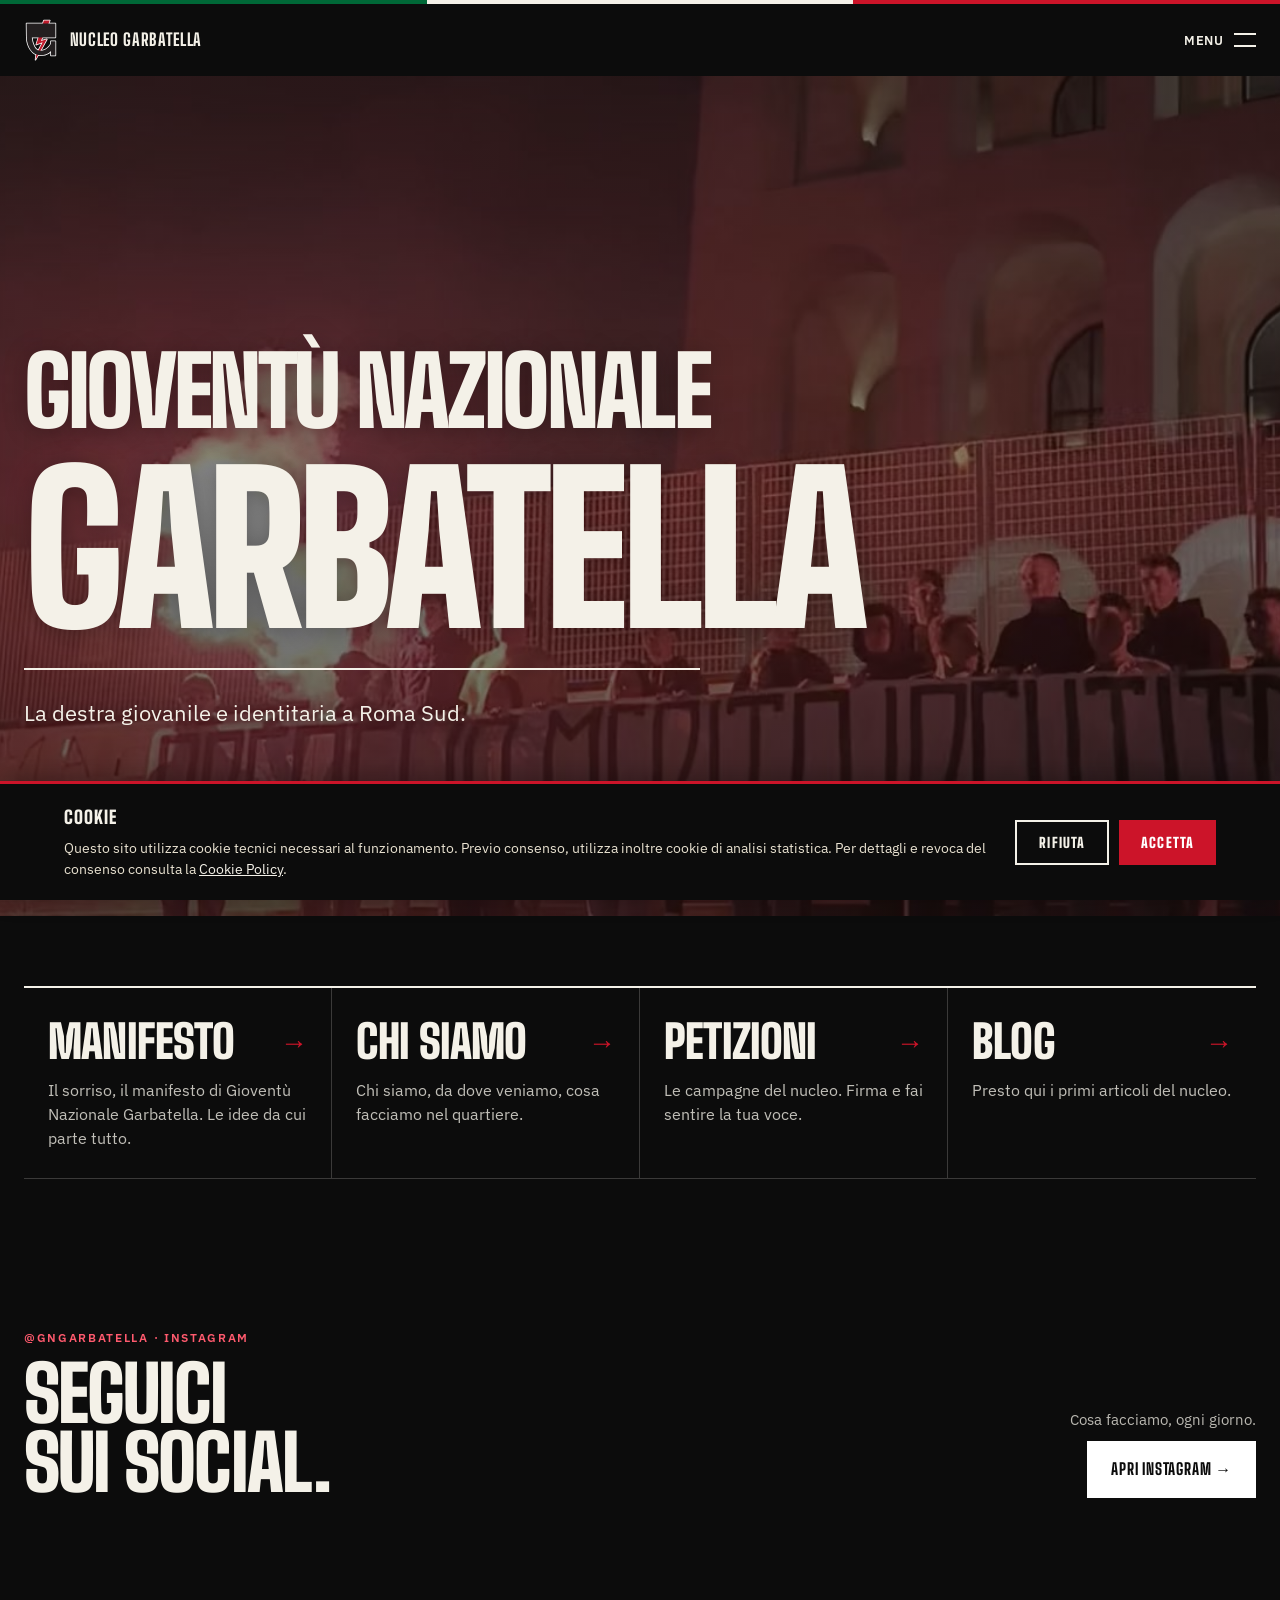
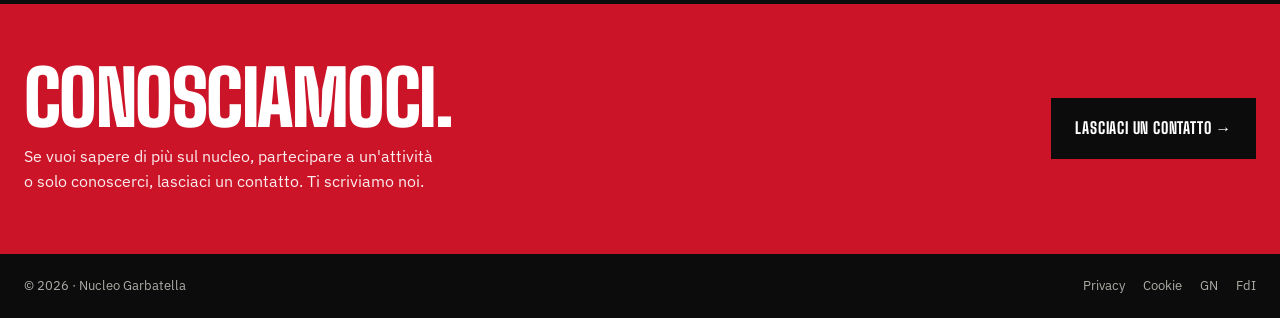
==== commit 1487fa1c: "Hero eyebrow: dimensione mobile aumentata (clamp 34px/8.5vw, max 96px invariato per non toccare desk" ====
--- a/index.html
+++ b/index.html
@@ -331,12 +331,12 @@
   }
   .hero-title-eyebrow {
     display: block;
-    font-size: clamp(28px, 7vw, 96px);
+    font-size: clamp(34px, 8.5vw, 96px);
     font-weight: 900;
     letter-spacing: -0.035em;
     color: #f4f1e8;
     line-height: 1;
-    margin-bottom: clamp(8px, 1.5vw, 20px);
+    margin-bottom: clamp(12px, 2.2vw, 24px);
   }
   .hero-title-main {
     display: block;
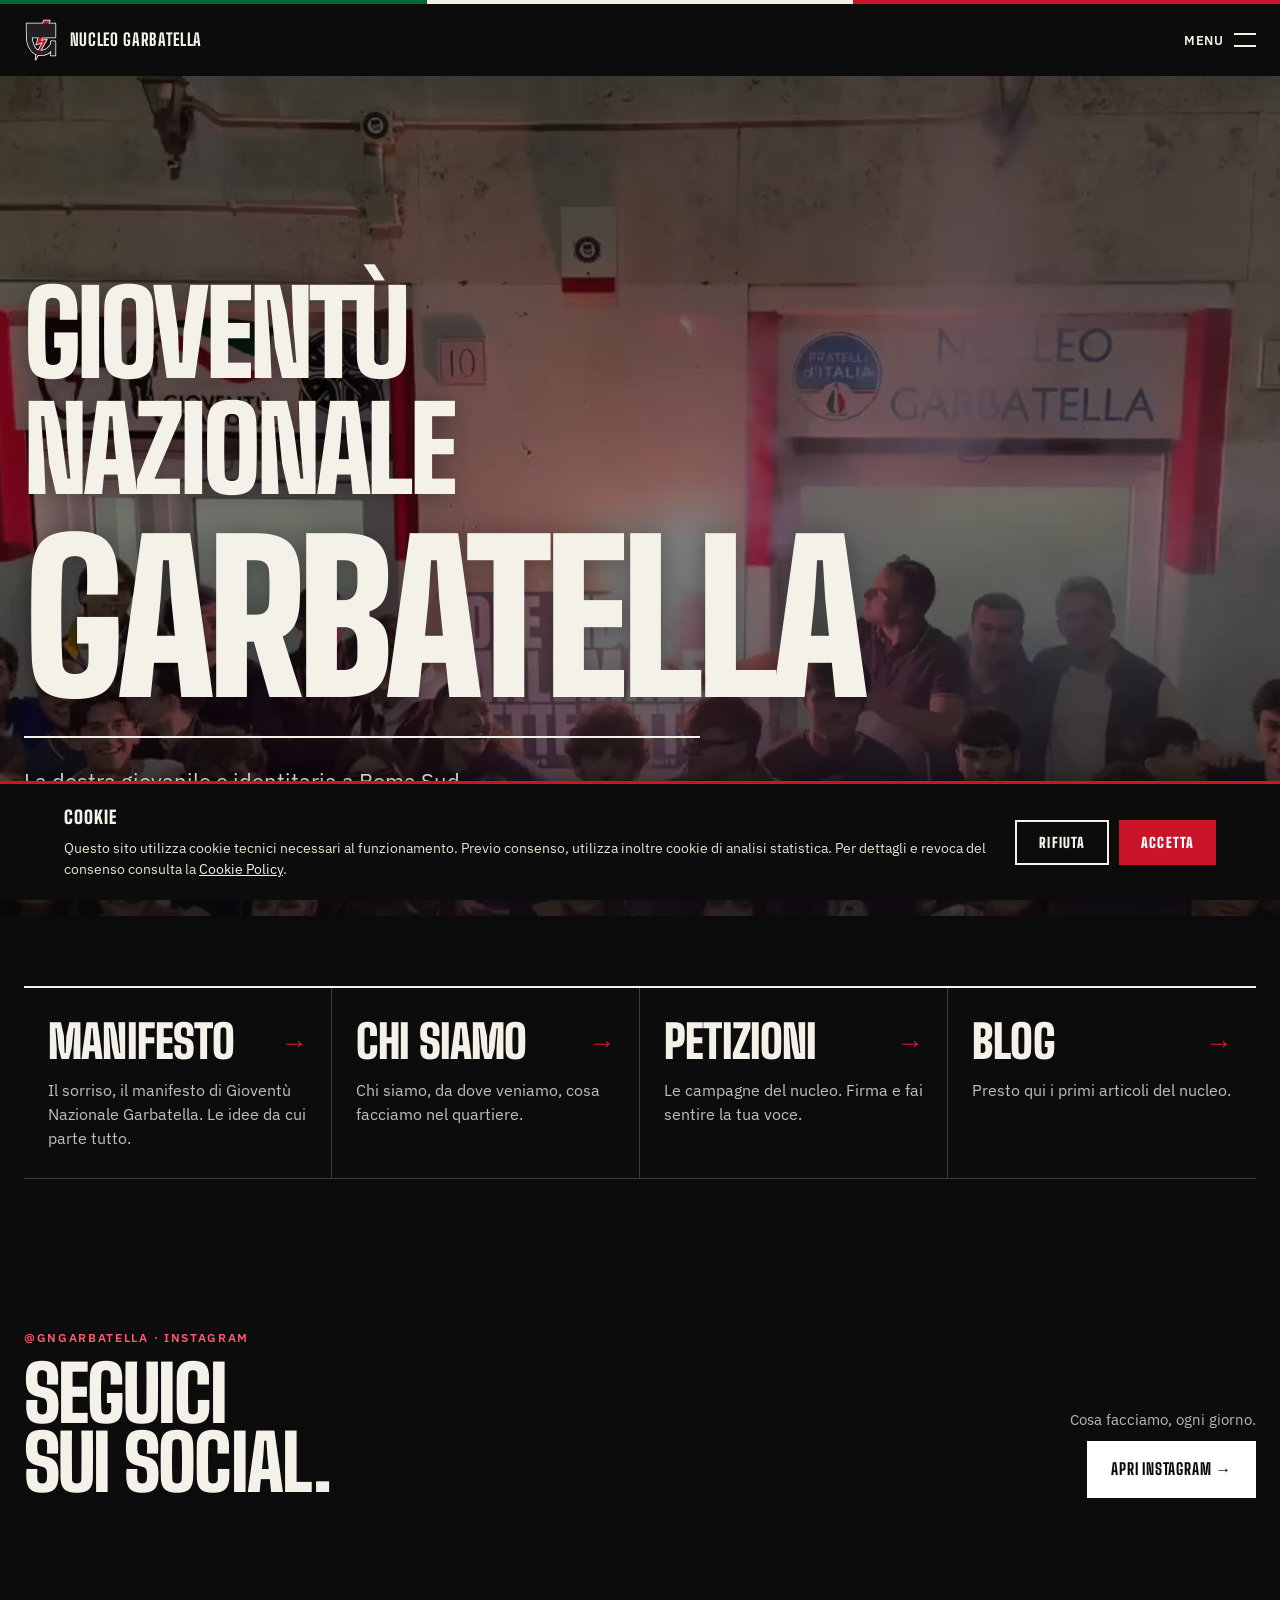
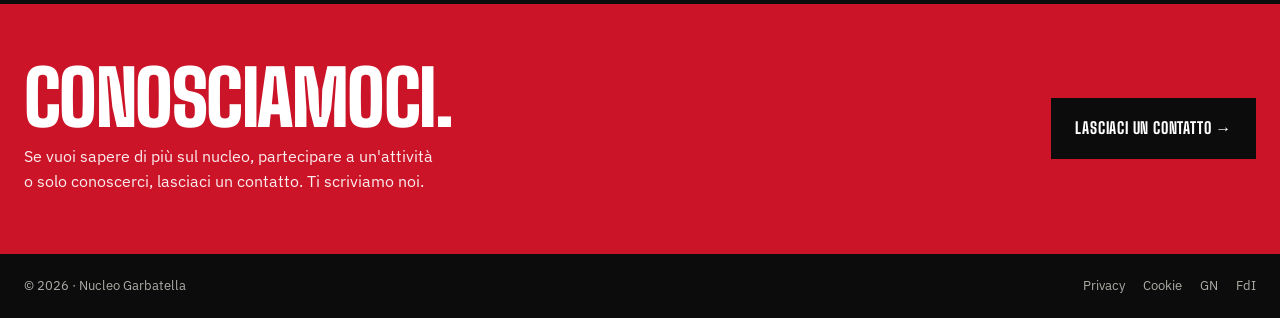
==== commit 44a9c54d: "Hero eyebrow: clamp font-size ricalcolato come 0.57x del main per ancorare 'GIOVENTÙ NAZIONALE' alla" ====
--- a/index.html
+++ b/index.html
@@ -331,7 +331,7 @@
   }
   .hero-title-eyebrow {
     display: block;
-    font-size: clamp(34px, 8.5vw, 96px);
+    font-size: clamp(37px, 9.1vw, 137px);
     font-weight: 900;
     letter-spacing: -0.035em;
     color: #f4f1e8;
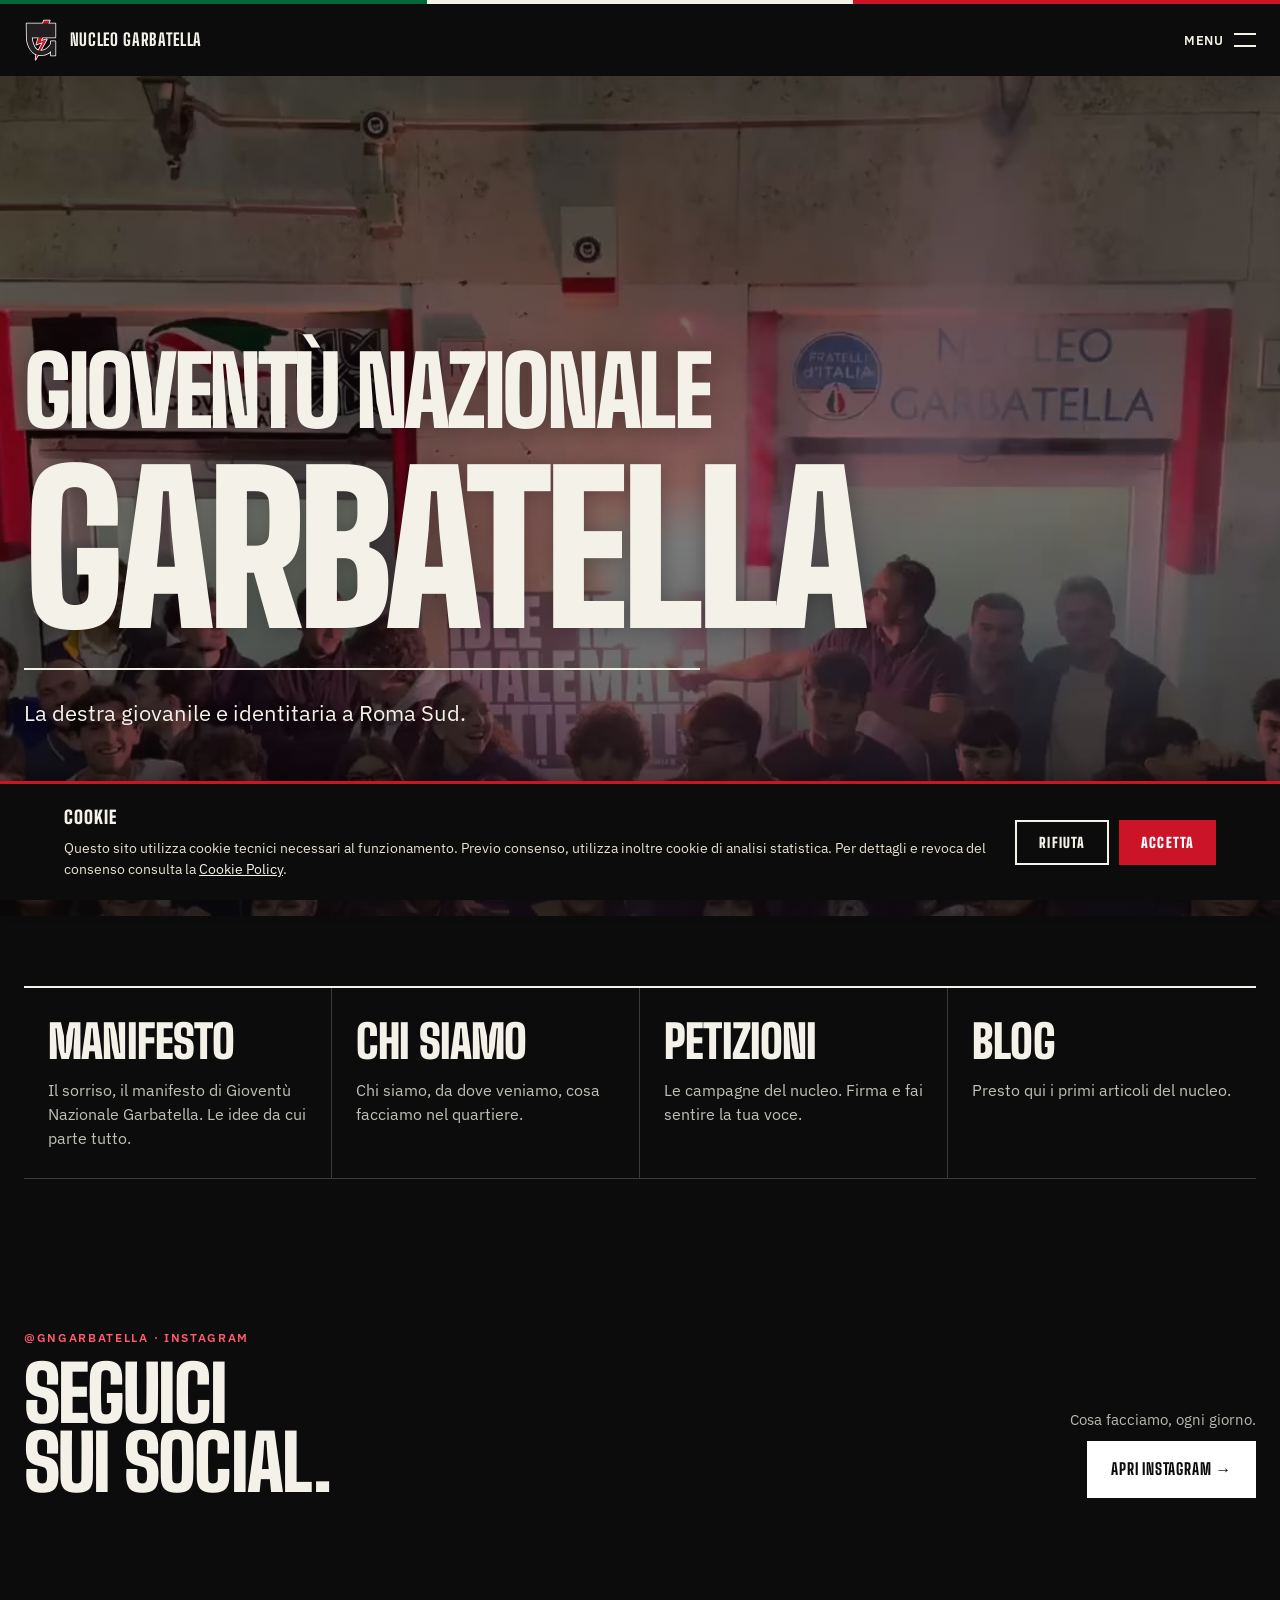
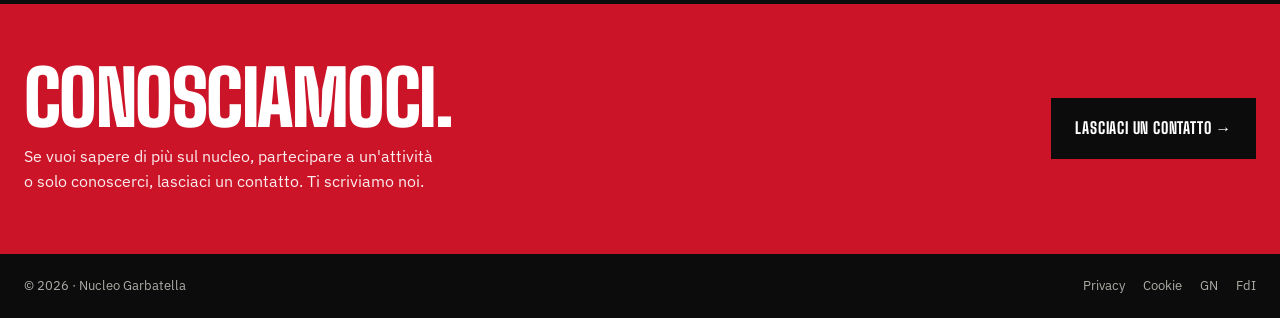
==== commit 8a6b72cc: "Hero eyebrow: ripristinato bound max 96px del clamp (l'iterazione precedente a 137px spezzava 'GIOVE" ====
--- a/index.html
+++ b/index.html
@@ -331,7 +331,7 @@
   }
   .hero-title-eyebrow {
     display: block;
-    font-size: clamp(37px, 9.1vw, 137px);
+    font-size: clamp(37px, 8vw, 96px);
     font-weight: 900;
     letter-spacing: -0.035em;
     color: #f4f1e8;
@@ -1701,19 +1701,19 @@
     <div class="container">
       <div class="cards-grid">
         <a class="card" href="manifesto.html">
-          <h3 class="card-title">Manifesto <span class="arrow" aria-hidden="true">→</span></h3>
+          <h3 class="card-title">Manifesto</h3>
           <p class="card-desc">Il sorriso, il manifesto di Gioventù Nazionale Garbatella. Le idee da cui parte tutto.</p>
         </a>
         <a class="card" href="chi-siamo.html">
-          <h3 class="card-title">Chi siamo <span class="arrow" aria-hidden="true">→</span></h3>
+          <h3 class="card-title">Chi siamo</h3>
           <p class="card-desc">Chi siamo, da dove veniamo, cosa facciamo nel quartiere.</p>
         </a>
         <a class="card" href="/campagne/colombo">
-          <h3 class="card-title">Petizioni <span class="arrow" aria-hidden="true">→</span></h3>
+          <h3 class="card-title">Petizioni</h3>
           <p class="card-desc">Le campagne del nucleo. Firma e fai sentire la tua voce.</p>
         </a>
         <a class="card" href="blog.html">
-          <h3 class="card-title">Blog <span class="arrow" aria-hidden="true">→</span></h3>
+          <h3 class="card-title">Blog</h3>
           <p class="card-desc">Presto qui i primi articoli del nucleo.</p>
         </a>
       </div>
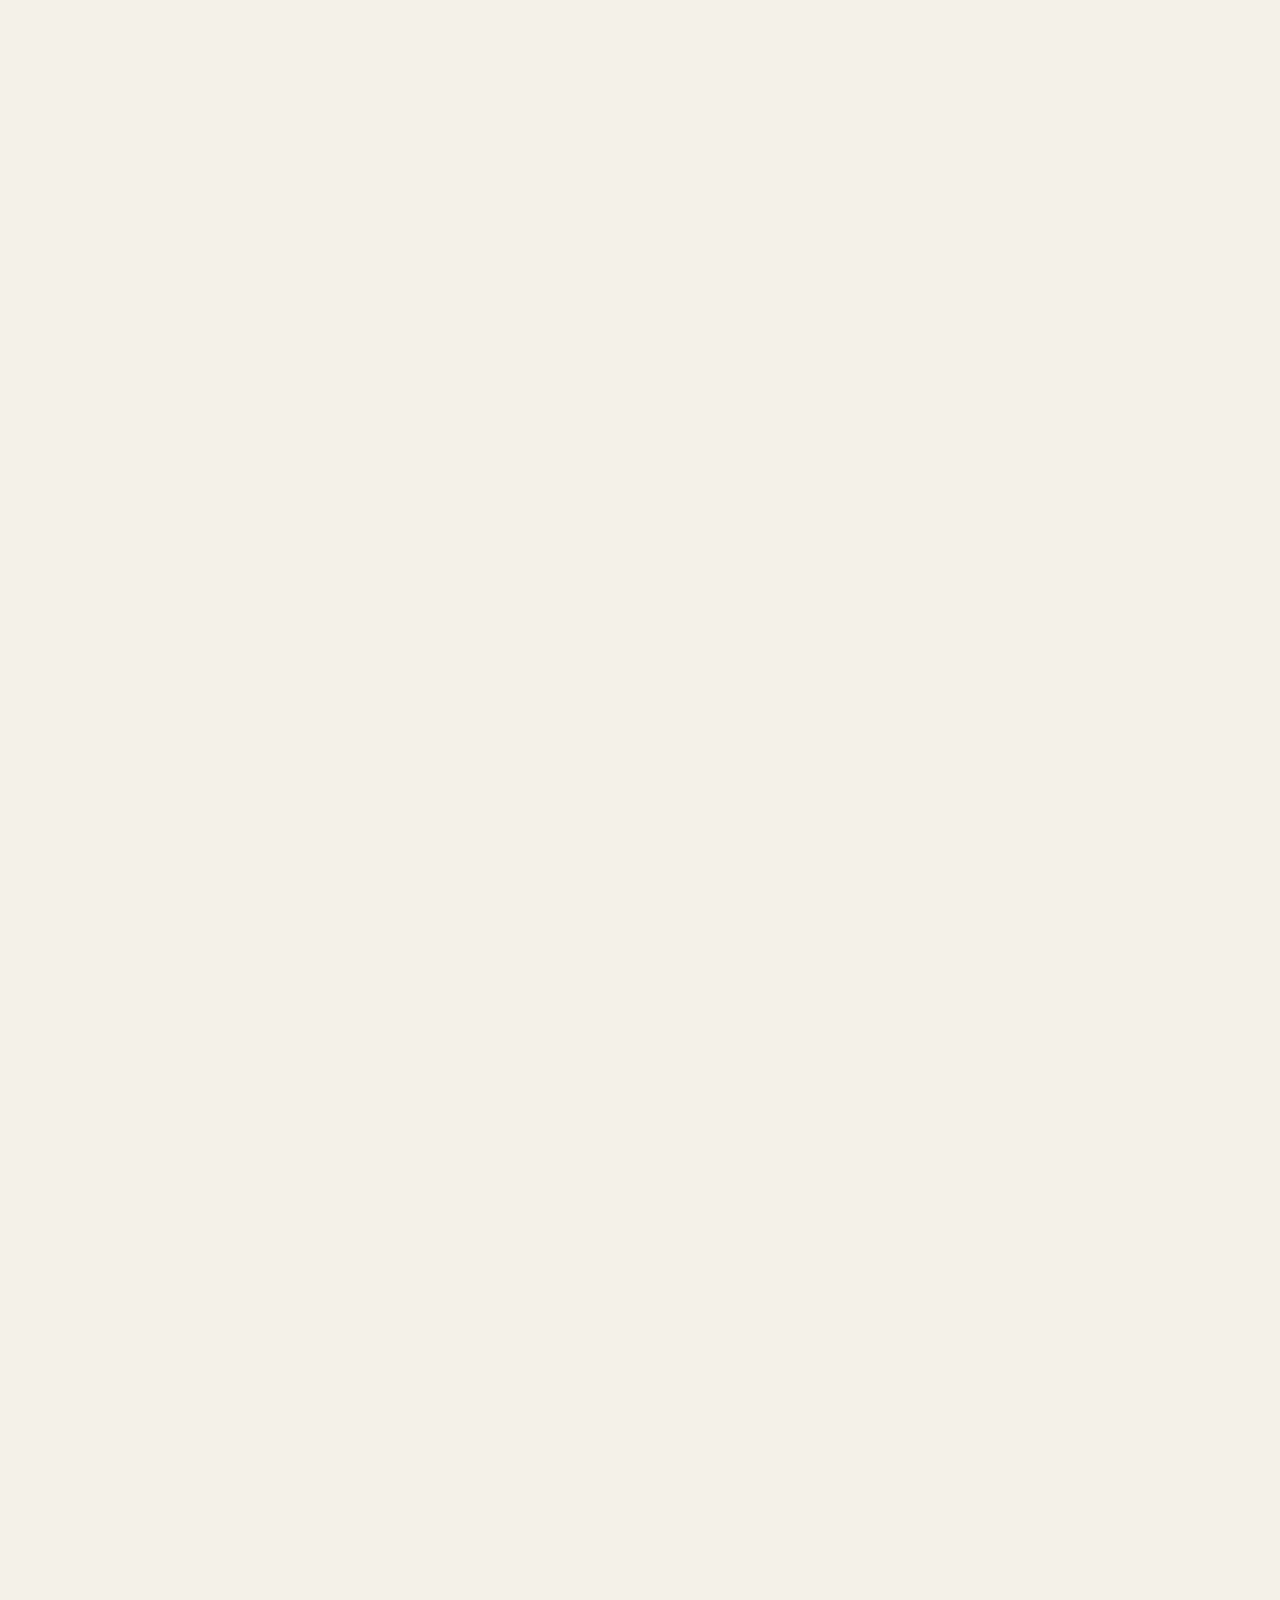
==== commit eb25c456: "FOUC fix: preload bsd-800 aggiunto in tutti gli HTML (logo navbar above-the-fold), font-display bloc" ====
--- a/index.html
+++ b/index.html
@@ -10,6 +10,7 @@
 <meta name="description" content="Nucleo Garbatella di Gioventù Nazionale. Il movimento giovanile di Fratelli d'Italia nei Municipi VIII, IX e X di Roma." />
 <link rel="preload" href="/fonts/bsd-900.woff2" as="font" type="font/woff2" crossorigin />
 <link rel="preload" href="/fonts/ips-400.woff2" as="font" type="font/woff2" crossorigin />
+<link rel="preload" href="/fonts/bsd-800.woff2" as="font" type="font/woff2" crossorigin />
 <link rel="stylesheet" href="/fonts/fonts.css" />
 <!-- Favicon e icone -->
 <link rel="icon" type="image/x-icon" href="/favicon.ico" />
@@ -1619,6 +1620,16 @@
 
 <script src="/js/cookie-banner.js" defer></script>
 <script type="module" src="https://w.behold.so/widget.js"></script>
+<style>body{opacity:0;}</style>
+<script>
+  (function(){
+    var b=document.body;
+    function show(){b.style.transition='opacity .15s ease-out';b.style.opacity='1';}
+    if(document.fonts&&document.fonts.ready){document.fonts.ready.then(show);setTimeout(show,1200);}
+    else{show();}
+  })();
+</script>
+<noscript><style>body{opacity:1 !important;}</style></noscript>
 </head>
 <body>
 
--- a/fonts/fonts.css
+++ b/fonts/fonts.css
@@ -14,14 +14,14 @@
   font-family: 'Big Shoulders Display';
   font-style: normal;
   font-weight: 800;
-  font-display: swap;
+  font-display: block;
   src: url('./bsd-800.woff2') format('woff2');
 }
 @font-face {
   font-family: 'Big Shoulders Display';
   font-style: normal;
   font-weight: 900;
-  font-display: swap;
+  font-display: block;
   src: url('./bsd-900.woff2') format('woff2');
 }
 
@@ -29,7 +29,7 @@
   font-family: 'IBM Plex Sans';
   font-style: normal;
   font-weight: 400;
-  font-display: swap;
+  font-display: block;
   src: url('./ips-400.woff2') format('woff2');
 }
 @font-face {
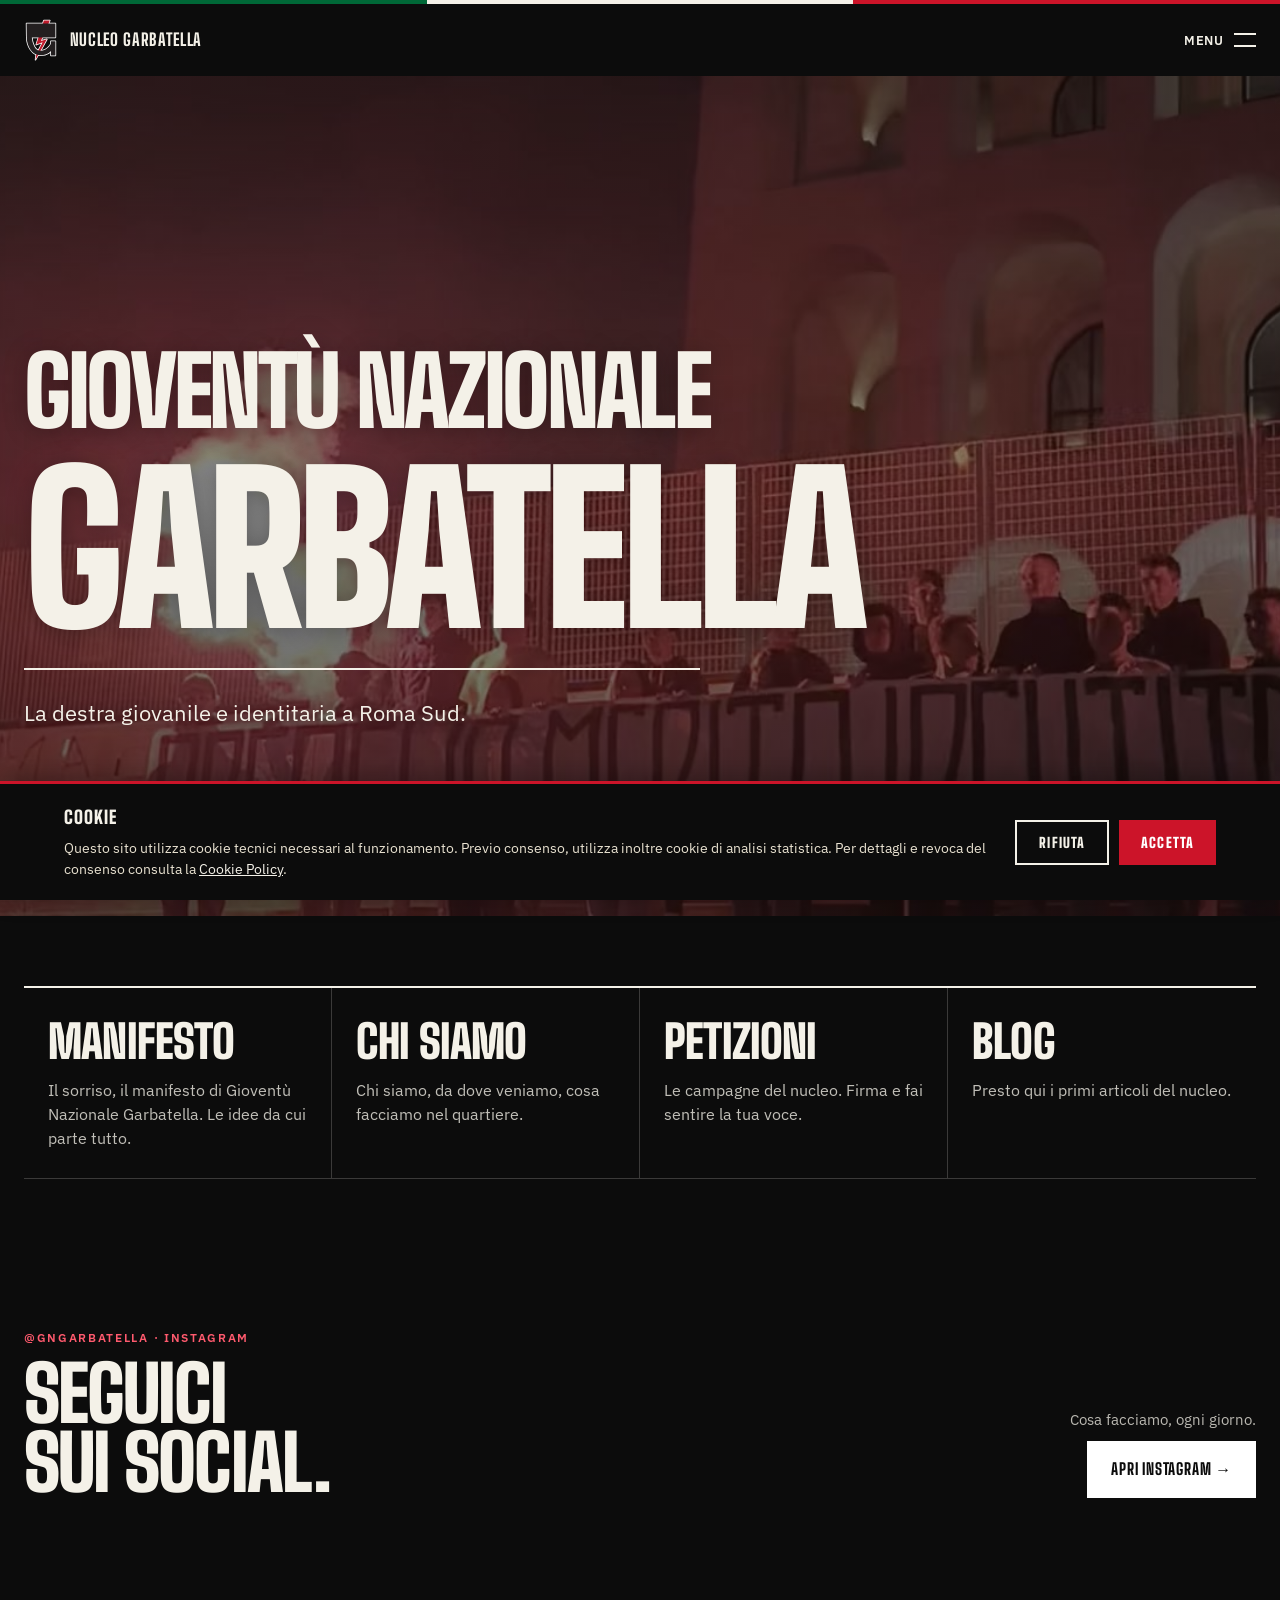
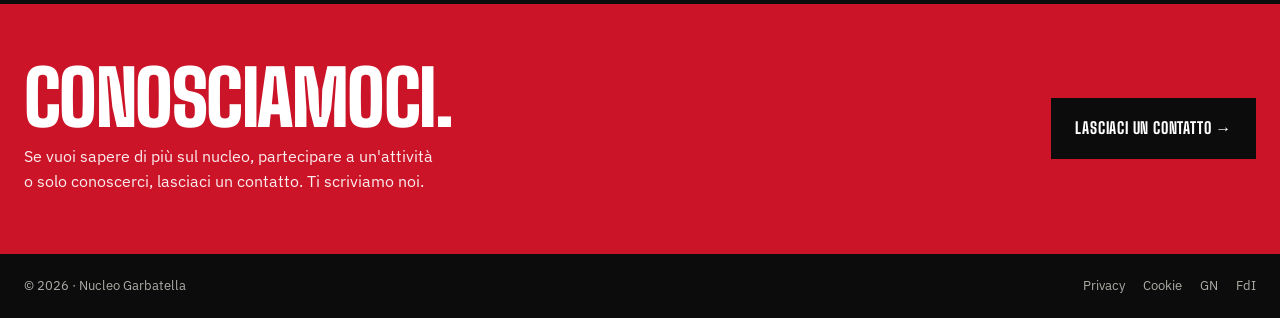
==== commit d39a32d3: "Revert "FOUC fix: preload bsd-800 aggiunto in tutti gli HTML (logo navbar above-the-fold), font-disp" ====
--- a/index.html
+++ b/index.html
@@ -10,7 +10,6 @@
 <meta name="description" content="Nucleo Garbatella di Gioventù Nazionale. Il movimento giovanile di Fratelli d'Italia nei Municipi VIII, IX e X di Roma." />
 <link rel="preload" href="/fonts/bsd-900.woff2" as="font" type="font/woff2" crossorigin />
 <link rel="preload" href="/fonts/ips-400.woff2" as="font" type="font/woff2" crossorigin />
-<link rel="preload" href="/fonts/bsd-800.woff2" as="font" type="font/woff2" crossorigin />
 <link rel="stylesheet" href="/fonts/fonts.css" />
 <!-- Favicon e icone -->
 <link rel="icon" type="image/x-icon" href="/favicon.ico" />
@@ -1620,16 +1619,6 @@
 
 <script src="/js/cookie-banner.js" defer></script>
 <script type="module" src="https://w.behold.so/widget.js"></script>
-<style>body{opacity:0;}</style>
-<script>
-  (function(){
-    var b=document.body;
-    function show(){b.style.transition='opacity .15s ease-out';b.style.opacity='1';}
-    if(document.fonts&&document.fonts.ready){document.fonts.ready.then(show);setTimeout(show,1200);}
-    else{show();}
-  })();
-</script>
-<noscript><style>body{opacity:1 !important;}</style></noscript>
 </head>
 <body>
 
--- a/fonts/fonts.css
+++ b/fonts/fonts.css
@@ -14,14 +14,14 @@
   font-family: 'Big Shoulders Display';
   font-style: normal;
   font-weight: 800;
-  font-display: block;
+  font-display: swap;
   src: url('./bsd-800.woff2') format('woff2');
 }
 @font-face {
   font-family: 'Big Shoulders Display';
   font-style: normal;
   font-weight: 900;
-  font-display: block;
+  font-display: swap;
   src: url('./bsd-900.woff2') format('woff2');
 }
 
@@ -29,7 +29,7 @@
   font-family: 'IBM Plex Sans';
   font-style: normal;
   font-weight: 400;
-  font-display: block;
+  font-display: swap;
   src: url('./ips-400.woff2') format('woff2');
 }
 @font-face {
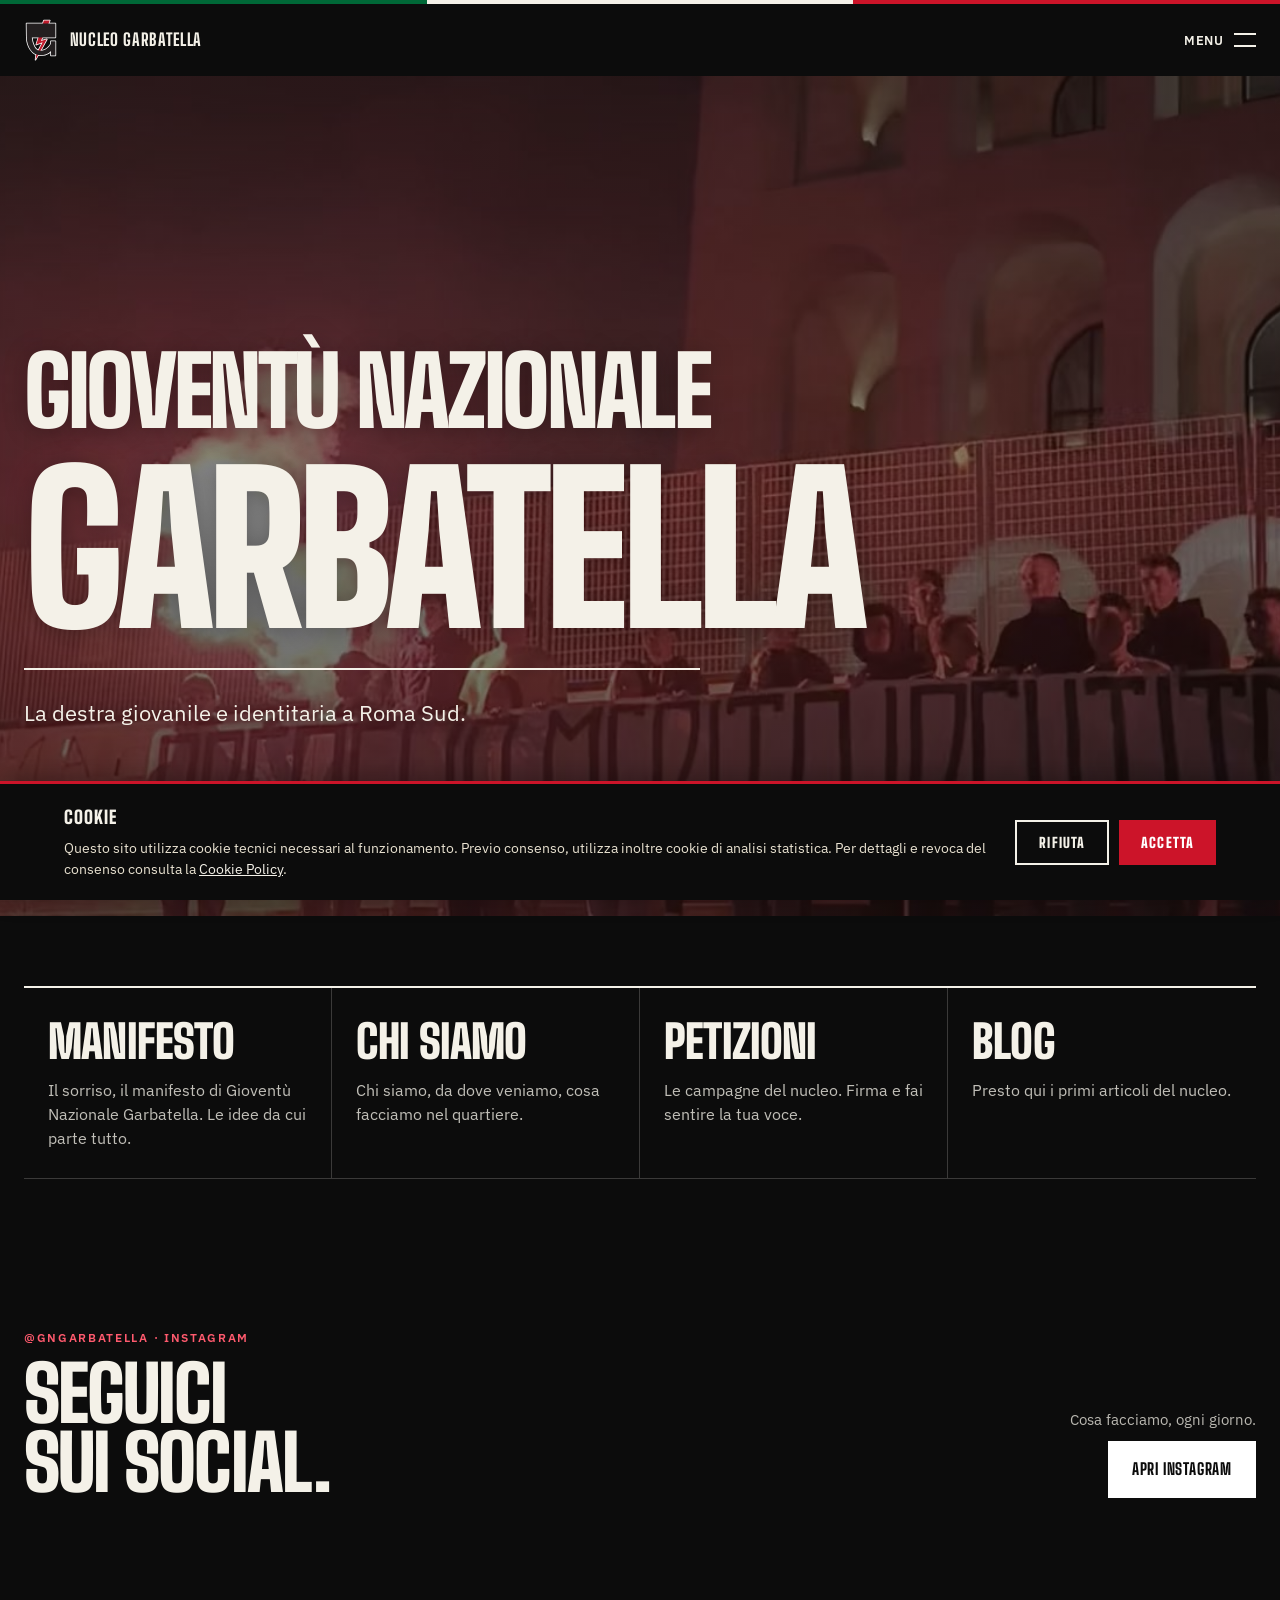
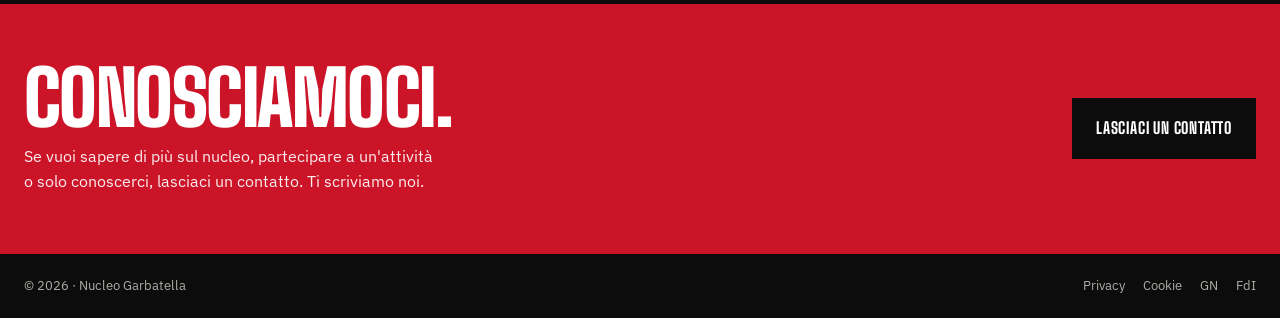
==== commit bdc9247e: "Fix UX: rimosse frecce decorative dai CTA in tutto il sito (visualmente ridondanti). Form banchetto:" ====
--- a/index.html
+++ b/index.html
@@ -10,6 +10,7 @@
 <meta name="description" content="Nucleo Garbatella di Gioventù Nazionale. Il movimento giovanile di Fratelli d'Italia nei Municipi VIII, IX e X di Roma." />
 <link rel="preload" href="/fonts/bsd-900.woff2" as="font" type="font/woff2" crossorigin />
 <link rel="preload" href="/fonts/ips-400.woff2" as="font" type="font/woff2" crossorigin />
+<link rel="preload" href="/fonts/bsd-800.woff2" as="font" type="font/woff2" crossorigin />
 <link rel="stylesheet" href="/fonts/fonts.css" />
 <!-- Favicon e icone -->
 <link rel="icon" type="image/x-icon" href="/favicon.ico" />
@@ -1619,6 +1620,20 @@
 
 <script src="/js/cookie-banner.js" defer></script>
 <script type="module" src="https://w.behold.so/widget.js"></script>
+<style>html.fonts-pending body{opacity:0;}</style>
+<script>
+  document.documentElement.classList.add('fonts-pending');
+  (function(){
+    function show(){
+      document.documentElement.classList.remove('fonts-pending');
+      var b=document.body;
+      if(b){b.style.transition='opacity .15s ease-out';}
+    }
+    if(document.fonts&&document.fonts.ready){document.fonts.ready.then(show);setTimeout(show,1200);}
+    else{show();}
+  })();
+</script>
+<noscript><style>html.fonts-pending body{opacity:1 !important;}</style></noscript>
 </head>
 <body>
 
@@ -1731,7 +1746,7 @@
         <div class="insta-cta-block">
           <div class="insta-handle">Cosa facciamo, ogni giorno.</div>
           <a class="insta-cta" href="https://www.instagram.com/gngarbatella/" target="_blank" rel="noopener">
-            Apri Instagram →
+            Apri Instagram
           </a>
         </div>
       </div>
@@ -1749,7 +1764,7 @@
         <p>Se vuoi sapere di più sul nucleo, partecipare a un'attività o solo conoscerci, lasciaci un contatto. Ti scriviamo noi.</p>
       </div>
       <a class="btn-primary" href="banchetto.html">
-        Lasciaci un contatto →
+        Lasciaci un contatto
       </a>
     </div>
   </section>
--- a/fonts/fonts.css
+++ b/fonts/fonts.css
@@ -14,14 +14,14 @@
   font-family: 'Big Shoulders Display';
   font-style: normal;
   font-weight: 800;
-  font-display: swap;
+  font-display: block;
   src: url('./bsd-800.woff2') format('woff2');
 }
 @font-face {
   font-family: 'Big Shoulders Display';
   font-style: normal;
   font-weight: 900;
-  font-display: swap;
+  font-display: block;
   src: url('./bsd-900.woff2') format('woff2');
 }
 
@@ -29,7 +29,7 @@
   font-family: 'IBM Plex Sans';
   font-style: normal;
   font-weight: 400;
-  font-display: swap;
+  font-display: block;
   src: url('./ips-400.woff2') format('woff2');
 }
 @font-face {
